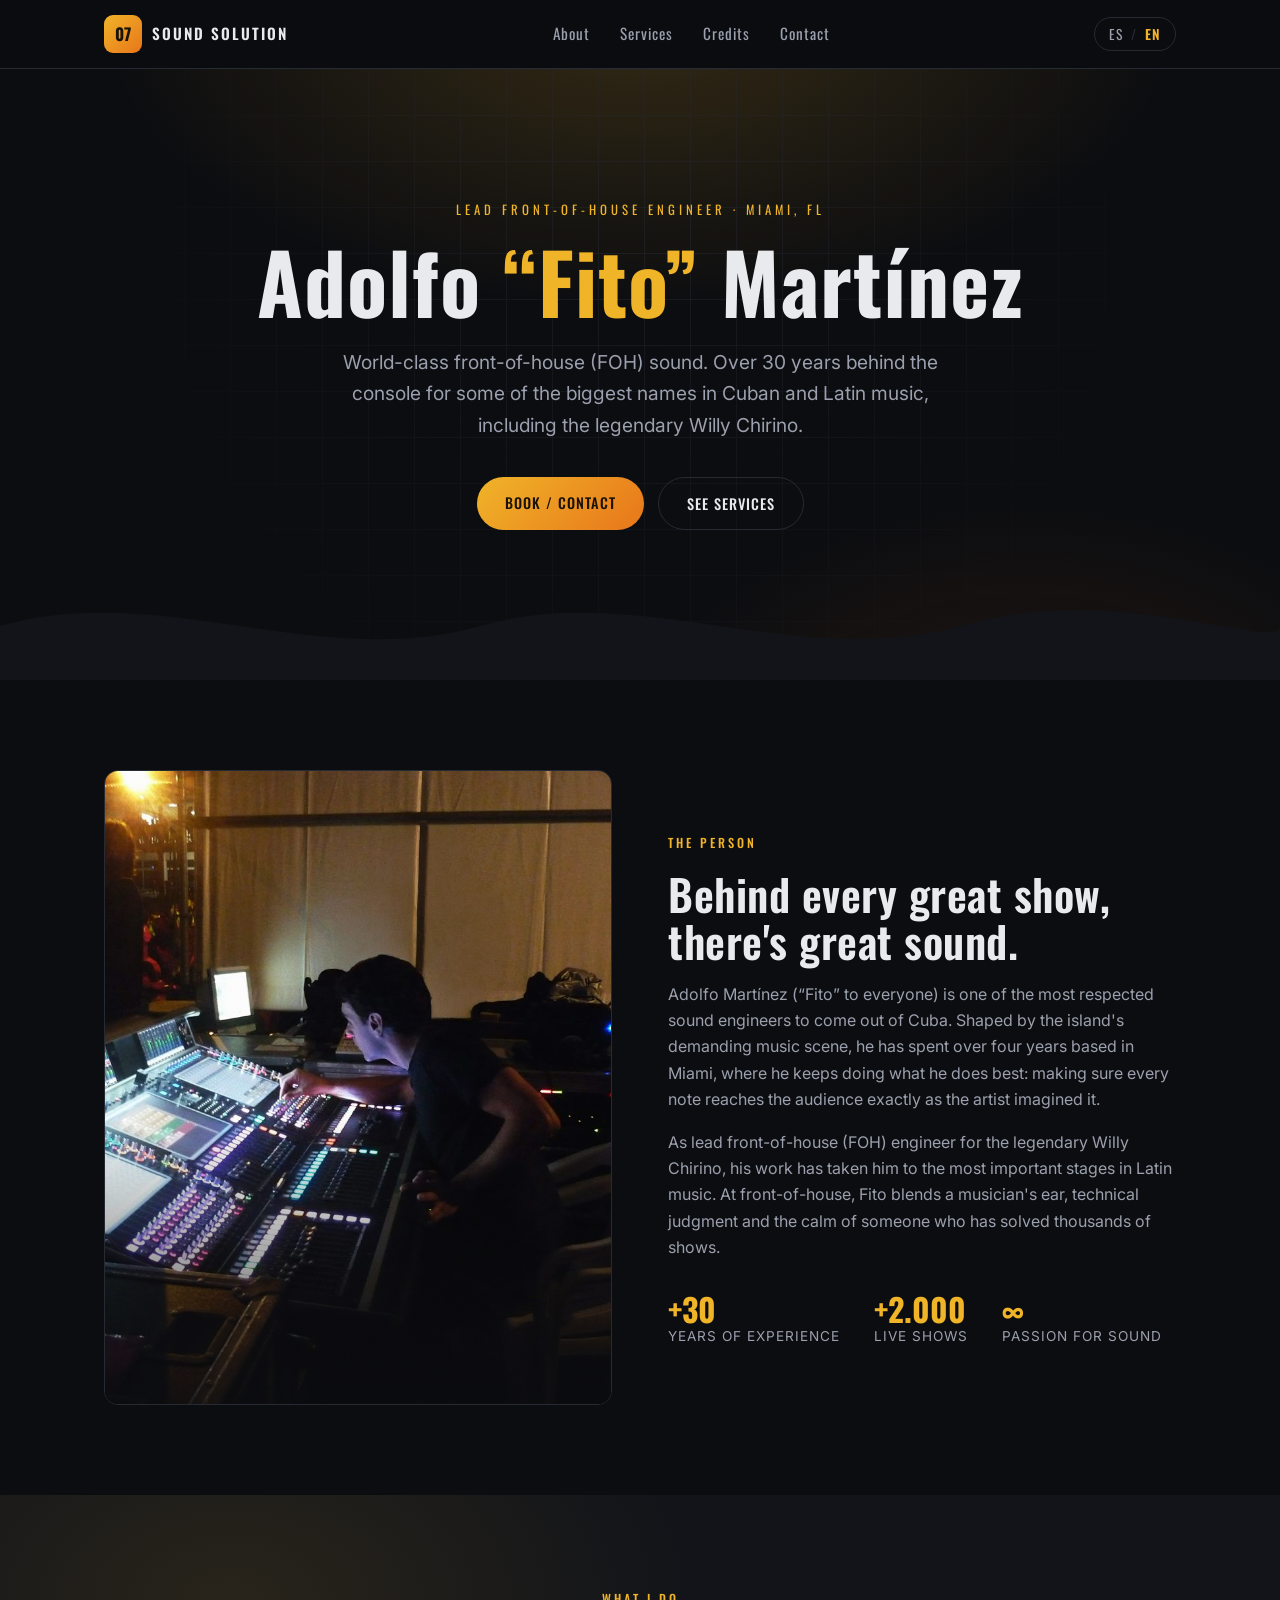
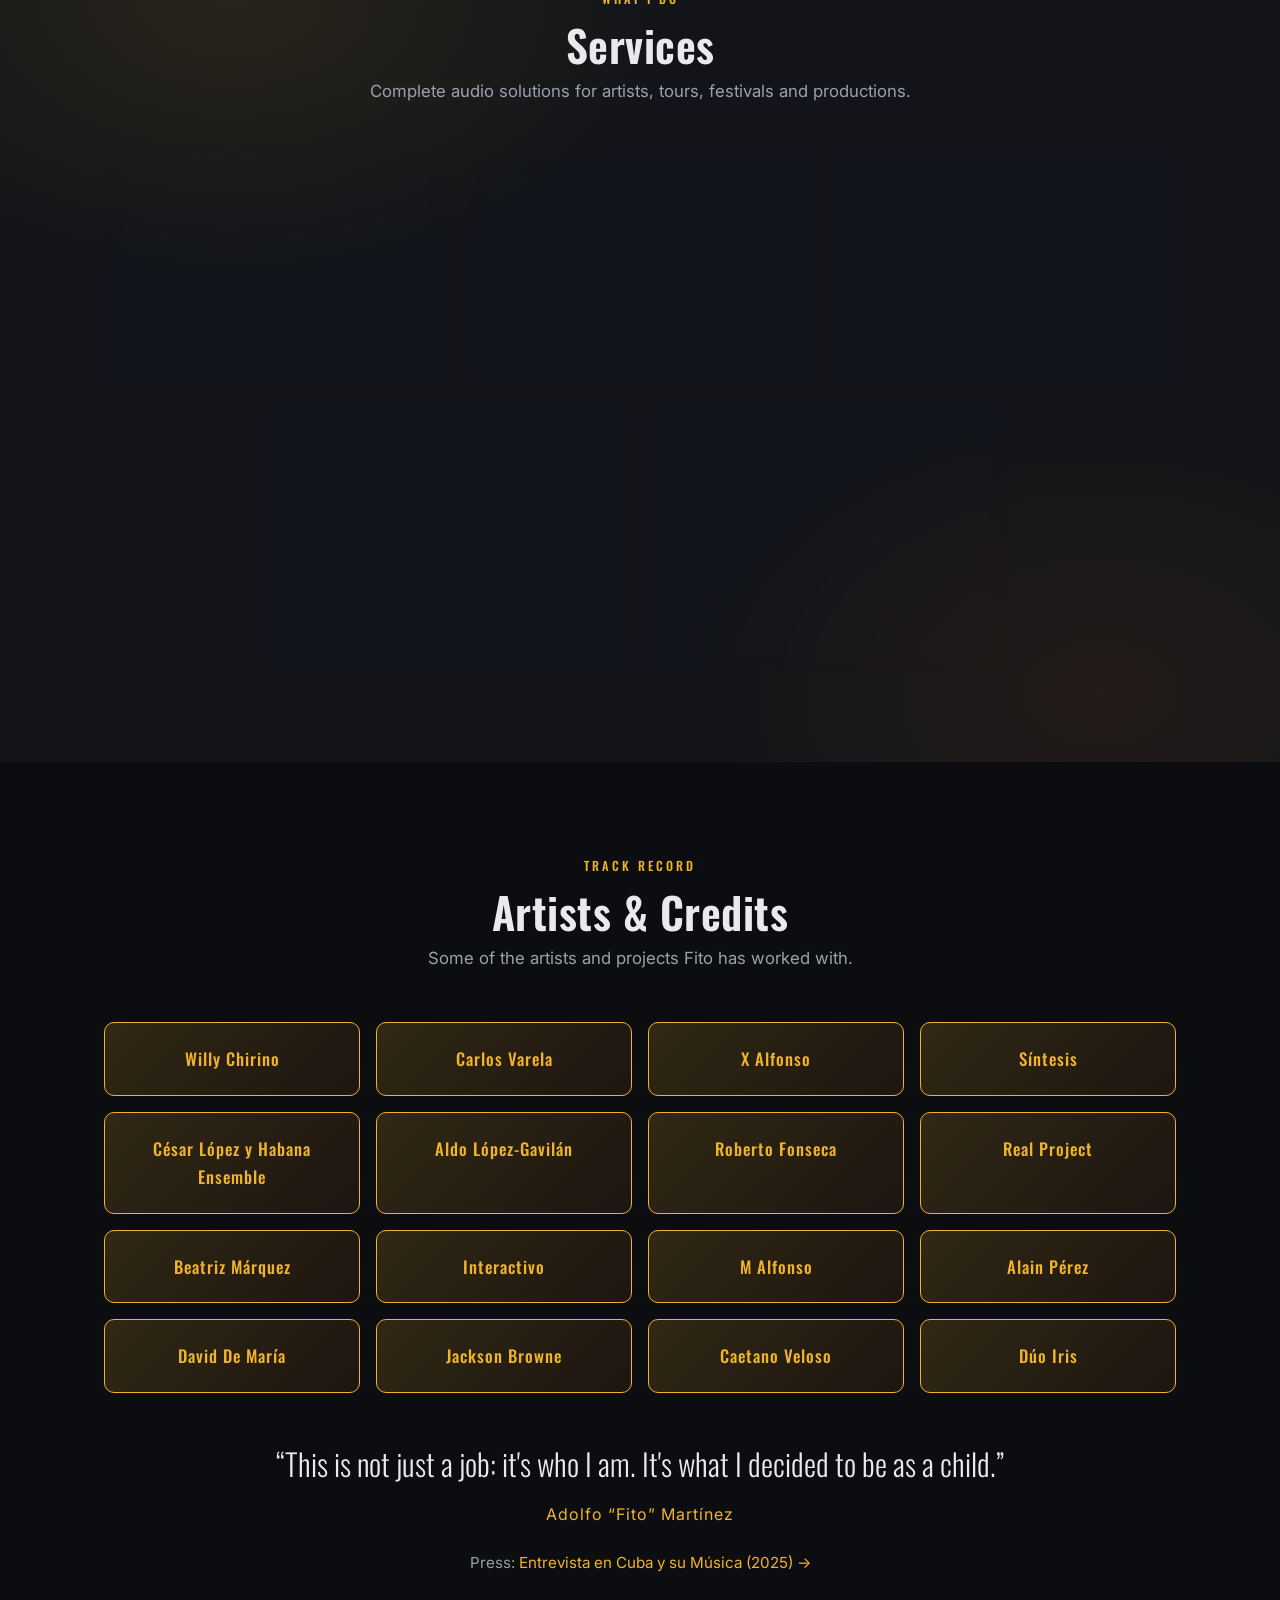
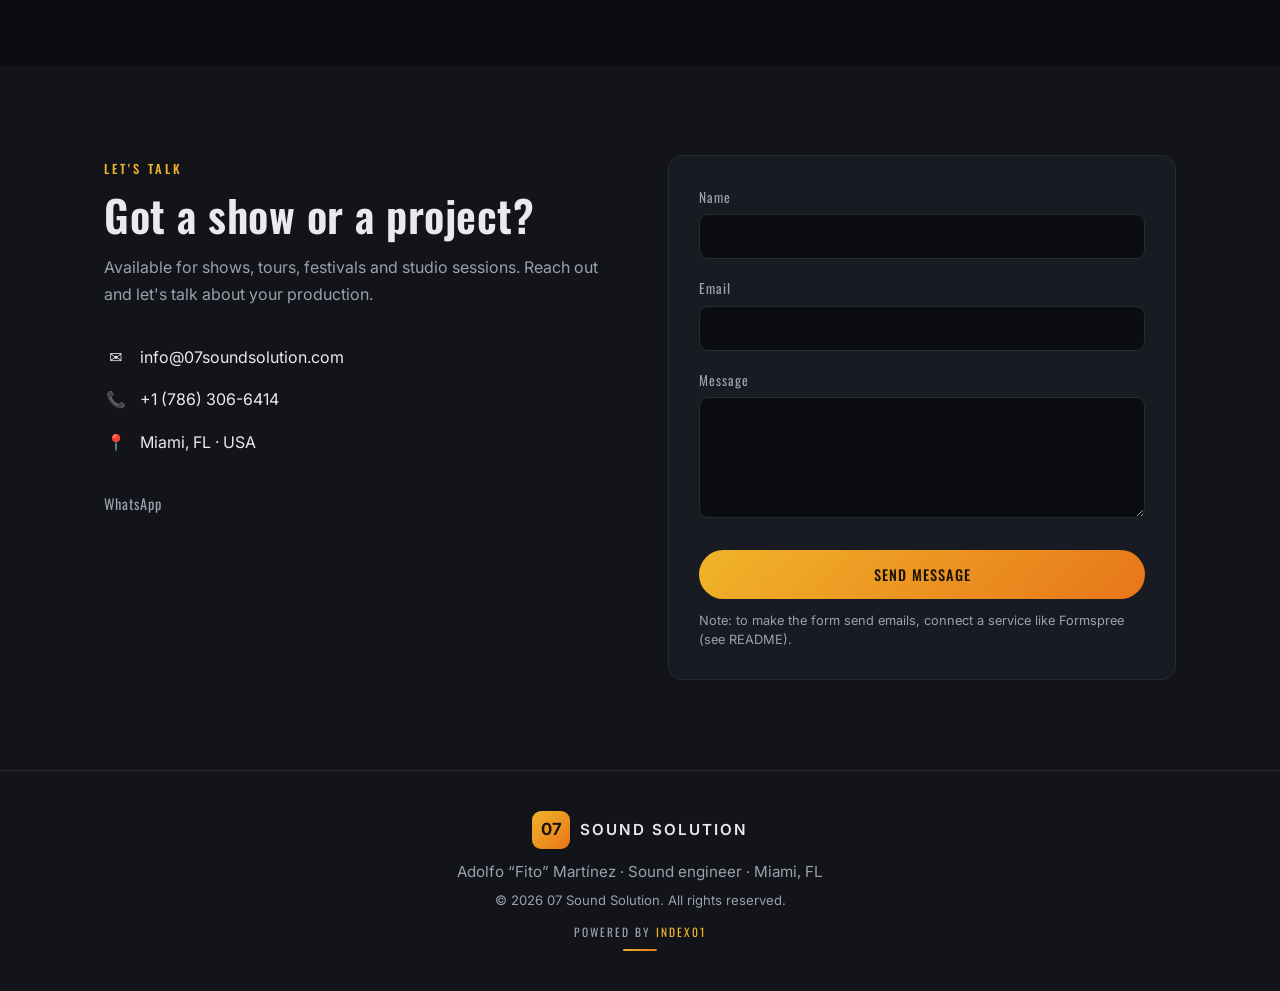
==== index.html @ 11d1c172 "Bio: usa foto real de Fito en la consola (FOH) como portada de la seccion (optimizada 1280px/142KB) " ====
<!DOCTYPE html>
<html lang="es">
<head>
<meta charset="UTF-8" />
<meta name="viewport" content="width=device-width, initial-scale=1.0" />
<title>07 Sound Solution - Adolfo "Fito" Martínez | Ingeniero de Sonido</title>
<meta name="description" content="07 Sound Solution - Adolfo 'Fito' Martínez, ingeniero de sonido de sala (FOH) con base en Miami. Ingeniero principal de Willy Chirino. Sonido en vivo de nivel internacional. / Lead front-of-house engineer based in Miami." />
<meta name="author" content="Adolfo Martínez (Fito)" />

<meta property="og:type" content="website" />
<meta property="og:title" content="07 Sound Solution - Adolfo 'Fito' Martínez" />
<meta property="og:description" content="Ingeniero de sonido de sala (FOH) con base en Miami. Lead front-of-house engineer based in Miami." />
<meta property="og:url" content="https://07soundsolution.com" />
<meta property="og:image" content="assets/img/og-image.jpg" />

<link rel="preconnect" href="https://fonts.googleapis.com" />
<link rel="preconnect" href="https://fonts.gstatic.com" crossorigin />
<link rel="preload" as="style" href="https://fonts.googleapis.com/css2?family=Oswald:wght@300;400;500;600;700&family=Inter:wght@400&display=swap" />
<link rel="stylesheet" href="https://fonts.googleapis.com/css2?family=Oswald:wght@300;400;500;600;700&family=Inter:wght@400&display=swap" media="print" onload="this.media='all'" />
<noscript><link rel="stylesheet" href="https://fonts.googleapis.com/css2?family=Oswald:wght@300;400;500;600;700&family=Inter:wght@400&display=swap" /></noscript>
<link rel="stylesheet" href="styles.css" />
<link rel="icon" type="image/svg+xml" href="assets/img/favicon.svg" />

<!-- ===== SEO / discoverability ===== -->
<link rel="canonical" href="https://07soundsolution.com/" />
<meta name="robots" content="index, follow, max-image-preview:large, max-snippet:-1, max-video-preview:-1" />
<meta name="keywords" content="ingeniero de sonido Miami, sound engineer Miami, ingeniero de sonido en vivo, FOH engineer Miami, front of house engineer, sonido de sala, mezcla y mastering Miami, ingeniero de sonido Willy Chirino, ingeniero de sonido cubano, live sound engineer Miami, audio engineer for hire, Adolfo Martinez Fito, 07 Sound Solution" />
<meta name="theme-color" content="#0c0d10" />
<meta name="geo.region" content="US-FL" />
<meta name="geo.placename" content="Miami" />
<meta name="geo.position" content="25.7617;-80.1918" />
<meta name="ICBM" content="25.7617, -80.1918" />
<meta property="og:site_name" content="07 Sound Solution" />
<meta property="og:locale" content="es_ES" />
<meta property="og:locale:alternate" content="en_US" />
<meta name="twitter:card" content="summary_large_image" />
<meta name="twitter:title" content="07 Sound Solution - Adolfo 'Fito' Martinez | Ingeniero de sonido (FOH) Miami" />
<meta name="twitter:description" content="Ingeniero de sonido de sala (FOH) con base en Miami. Ingeniero principal de Willy Chirino. +30 anios, +2000 shows. Mezcla y mastering profesional." />
<meta name="twitter:image" content="https://07soundsolution.com/assets/img/og-image.jpg" />
<link rel="alternate" type="text/plain" href="https://07soundsolution.com/llms.txt" title="llms.txt" />
<link rel="author" href="/humans.txt" />

<script type="application/ld+json">
{
  "@context": "https://schema.org",
  "@graph": [
    {
      "@type": ["ProfessionalService", "LocalBusiness"],
      "@id": "https://07soundsolution.com/#business",
      "name": "07 Sound Solution",
      "alternateName": "07 Sound Solution - Adolfo Fito Martinez",
      "url": "https://07soundsolution.com/",
      "image": "https://07soundsolution.com/assets/img/og-image.jpg",
      "logo": "https://07soundsolution.com/assets/img/favicon.svg",
      "telephone": "+1-786-306-6414",
      "email": "info@07soundsolution.com",
      "priceRange": "$$",
      "description": "Servicios profesionales de ingenieria de sonido en vivo (FOH / sonido de sala), mezcla y mastering en Miami. Ingeniero principal del emblematico Willy Chirino, con mas de 30 anios de experiencia y mas de 2000 shows.",
      "founder": { "@id": "https://07soundsolution.com/#fito" },
      "employee": { "@id": "https://07soundsolution.com/#fito" },
      "knowsLanguage": ["es", "en"],
      "areaServed": [
        { "@type": "City", "name": "Miami" },
        { "@type": "State", "name": "Florida" },
        { "@type": "Country", "name": "United States" }
      ],
      "address": {
        "@type": "PostalAddress",
        "addressLocality": "Miami",
        "addressRegion": "FL",
        "addressCountry": "US"
      },
      "geo": { "@type": "GeoCoordinates", "latitude": 25.7617, "longitude": -80.1918 },
      "sameAs": ["https://wa.me/17863066414"],
      "hasOfferCatalog": {
        "@type": "OfferCatalog",
        "name": "Servicios de sonido",
        "itemListElement": [
          { "@type": "Offer", "itemOffered": { "@type": "Service", "name": "Mezcla de sala (FOH)", "description": "Mezcla de sonido en vivo para conciertos y eventos." } },
          { "@type": "Offer", "itemOffered": { "@type": "Service", "name": "Grabacion y produccion", "description": "Captura, edicion y produccion de audio en estudio o en vivo." } },
          { "@type": "Offer", "itemOffered": { "@type": "Service", "name": "Diseno de sistema / PA", "description": "Diseno, alineacion y optimizacion de sistemas de PA." } },
          { "@type": "Offer", "itemOffered": { "@type": "Service", "name": "Asesoria tecnica", "description": "Riders tecnicos, seleccion de equipos y soporte de gira." } },
          { "@type": "Offer", "itemOffered": { "@type": "Service", "name": "Mezcla y Mastering", "description": "Mezcla y masterizacion profesional de tus pistas, lista para publicar." } }
        ]
      }
    },
    {
      "@type": "Person",
      "@id": "https://07soundsolution.com/#fito",
      "name": "Adolfo Martinez",
      "alternateName": "Fito",
      "jobTitle": "Ingeniero de sonido de sala (FOH)",
      "nationality": "Cuban",
      "description": "Ingeniero de sonido cubano radicado en Miami. Ingeniero principal de sala (FOH) del emblematico Willy Chirino, con mas de 30 anios de experiencia y mas de 2000 shows en vivo.",
      "worksFor": { "@id": "https://07soundsolution.com/#business" },
      "homeLocation": { "@type": "Place", "name": "Miami, FL, USA" },
      "knowsAbout": ["Sonido en vivo", "Mezcla de sala", "Front of house", "Mezcla", "Mastering", "Diseno de sistemas de PA", "Produccion musical"],
      "knowsLanguage": ["es", "en"],
      "subjectOf": {
        "@type": "NewsArticle",
        "headline": "Entrevista con Adolfo Ernesto Martínez Rodríguez (Fito), ingeniero de sonido",
        "url": "https://cubaysumusica.blogspot.com/2025/11/entrevista-con-adolfo-ernesto-martinez.html",
        "datePublished": "2025-11-22",
        "inLanguage": "es",
        "publisher": { "@type": "Organization", "name": "Cuba y su Música" }
      }
    },
    {
      "@type": "WebSite",
      "@id": "https://07soundsolution.com/#website",
      "url": "https://07soundsolution.com/",
      "name": "07 Sound Solution",
      "inLanguage": ["es", "en"],
      "publisher": { "@id": "https://07soundsolution.com/#business" }
    }
  ]
}
</script>
</head>
<body>

<header class="site-header" id="top">
  <div class="container header-inner">
    <a href="#top" class="brand">
      <span class="brand-mark">07</span>
      <span class="brand-text">SOUND&nbsp;SOLUTION</span>
    </a>
    <nav class="main-nav" aria-label="Main">
      <a href="#about" data-es="Bio" data-en="About">Bio</a>
      <a href="#services" data-es="Servicios" data-en="Services">Servicios</a>
      <a href="#credits" data-es="Créditos" data-en="Credits">Créditos</a>
      <a href="#contact" data-es="Contacto" data-en="Contact">Contacto</a>
    </nav>
    <div class="header-actions">
      <button class="lang-toggle" id="langToggle" aria-label="Cambiar idioma / Switch language">
        <span class="lang-opt active" data-lang="es">ES</span>
        <span class="lang-sep">/</span>
        <span class="lang-opt" data-lang="en">EN</span>
      </button>
      <button class="nav-burger" id="navBurger" aria-label="Menu" aria-expanded="false">
        <span></span><span></span><span></span>
      </button>
    </div>
  </div>
</header>

<section class="hero">
  <div class="hero-bg" aria-hidden="true"></div>
  <div class="hero-wave" aria-hidden="true">
    <svg viewBox="0 0 1200 120" preserveAspectRatio="none">
      <path d="M0,60 C150,10 300,110 450,60 C600,10 750,110 900,60 C1050,10 1200,90 1200,60 L1200,120 L0,120 Z"></path>
    </svg>
  </div>
  <div class="container hero-inner">
    <p class="hero-kicker" data-es="Ingeniero de sonido principal (FOH) · Miami, FL" data-en="Lead front-of-house engineer · Miami, FL">Ingeniero de sonido principal (FOH) · Miami, FL</p>
    <h1 class="hero-title">
      Adolfo <span class="accent">“Fito”</span> Martínez
    </h1>
    <p class="hero-lead"
       data-es="Sonido de sala (FOH) de nivel internacional. Más de 30 años detrás de la consola para algunos de los grandes de la música cubana y latina, incluido el emblemático Willy Chirino."
       data-en="World-class front-of-house (FOH) sound. Over 30 years behind the console for some of the biggest names in Cuban and Latin music, including the legendary Willy Chirino.">
      Sonido de sala (FOH) de nivel internacional. Más de 30 años detrás de la consola para algunos de los grandes de la música cubana y latina, incluido el emblemático Willy Chirino.
    </p>
    <div class="hero-cta">
      <a href="#contact" class="btn btn-primary" data-es="Contratar / Contacto" data-en="Book / Contact">Contratar / Contacto</a>
      <a href="#services" class="btn btn-ghost" data-es="Ver servicios" data-en="See services">Ver servicios</a>
    </div>
  </div>
</section>

<section class="section" id="about">
  <div class="container grid-2">
    <div class="about-photo">
      <div class="photo-frame">
        <img src="assets/img/fito-portrait.jpg" alt="Adolfo &quot;Fito&quot; Martínez en la consola de sala (FOH) durante un show" loading="lazy" />
        <div class="photo-frame-overlay"></div>
      </div>
    </div>
    <div class="about-text">
      <span class="eyebrow" data-es="La persona" data-en="The person">La persona</span>
      <h2 data-es="Detrás de cada gran show, hay un gran sonido." data-en="Behind every great show, there's great sound.">Detrás de cada gran show, hay un gran sonido.</h2>
      <p data-es="Adolfo Martínez (“Fito” para todos) es uno de los ingenieros de sonido más respetados surgidos de Cuba. Formado en la exigente escena musical de la isla, lleva más de 4 años radicado en Miami, donde sigue haciendo lo que mejor sabe: que cada nota llegue al público exactamente como el artista la imaginó."
         data-en="Adolfo Martínez (“Fito” to everyone) is one of the most respected sound engineers to come out of Cuba. Shaped by the island's demanding music scene, he has spent over four years based in Miami, where he keeps doing what he does best: making sure every note reaches the audience exactly as the artist imagined it.">
        Adolfo Martínez (“Fito” para todos) es uno de los ingenieros de sonido más respetados surgidos de Cuba. Formado en la exigente escena musical de la isla, lleva más de 4 años radicado en Miami, donde sigue haciendo lo que mejor sabe: que cada nota llegue al público exactamente como el artista la imaginó.
      </p>
      <p data-es="Como ingeniero principal de sala (FOH) del emblemático Willy Chirino, su trabajo lo ha llevado a los escenarios más importantes de la música latina. En la mezcla de sala, Fito combina oído musical, criterio técnico y la calma de quien ha resuelto miles de shows."
         data-en="As lead front-of-house (FOH) engineer for the legendary Willy Chirino, his work has taken him to the most important stages in Latin music. At front-of-house, Fito blends a musician's ear, technical judgment and the calm of someone who has solved thousands of shows.">
        Como ingeniero principal de sala (FOH) del emblemático Willy Chirino, su trabajo lo ha llevado a los escenarios más importantes de la música latina. En la mezcla de sala, Fito combina oído musical, criterio técnico y la calma de quien ha resuelto miles de shows.
      </p>
      <ul class="stat-row">
        <li><strong>+30</strong><span data-es="años de experiencia" data-en="years of experience">años de experiencia</span></li>
        <li><strong>+2.000</strong><span data-es="shows en vivo" data-en="live shows">shows en vivo</span></li>
        <li><strong>∞</strong><span data-es="pasión por el sonido" data-en="passion for sound">pasión por el sonido</span></li>
      </ul>
    </div>
  </div>
</section>

<section class="section section-alt" id="services">
  <div class="container">
    <div class="section-head">
      <span class="eyebrow" data-es="Qué hago" data-en="What I do">Qué hago</span>
      <h2 data-es="Servicios" data-en="Services">Servicios</h2>
      <p class="section-sub"
         data-es="Soluciones de audio completas para artistas, giras, festivales y producciones."
         data-en="Complete audio solutions for artists, tours, festivals and productions.">
        Soluciones de audio completas para artistas, giras, festivales y producciones.
      </p>
    </div>
    <div class="cards">
      <article class="card">
        <div class="card-icon">🎚️</div>
        <h3 data-es="Mezcla de sala (FOH)" data-en="Front-of-House Mixing">Mezcla de sala (FOH)</h3>
        <p data-es="Mezcla en vivo precisa y musical para que el público reciba el mejor sonido posible, en cualquier recinto."
           data-en="Precise, musical live mixing so the audience gets the best possible sound, in any venue.">
          Mezcla en vivo precisa y musical para que el público reciba el mejor sonido posible, en cualquier recinto.
        </p>
      </article>
      <article class="card">
        <div class="card-icon">🎙️</div>
        <h3 data-es="Grabación y producción" data-en="Recording & Production">Grabación y producción</h3>
        <p data-es="Captura, edición y producción de audio en estudio o en vivo, con criterio para sacar lo mejor de cada toma."
           data-en="Audio capture, editing and production in the studio or live, with the judgment to get the best out of every take.">
          Captura, edición y producción de audio en estudio o en vivo, con criterio para sacar lo mejor de cada toma.
        </p>
      </article>
      <article class="card">
        <div class="card-icon">🔊</div>
        <h3 data-es="Diseño de sistema / PA" data-en="System Design / PA">Diseño de sistema / PA</h3>
        <p data-es="Diseño, alineación y optimización de sistemas de PA para cada espacio y tipo de evento."
           data-en="PA system design, alignment and optimization tailored to each space and type of event.">
          Diseño, alineación y optimización de sistemas de PA para cada espacio y tipo de evento.
        </p>
      </article>
      <article class="card">
        <div class="card-icon">🎛️</div>
        <h3 data-es="Asesoría técnica" data-en="Technical Consulting">Asesoría técnica</h3>
        <p data-es="Riders técnicos, selección de equipos y soporte para giras y producciones de cualquier escala."
           data-en="Technical riders, gear selection and support for tours and productions of any scale.">
          Riders técnicos, selección de equipos y soporte para giras y producciones de cualquier escala.
        </p>
      </article>
      <article class="card">
        <div class="card-icon">💿</div>
        <h3 data-es="Mezcla y Mastering" data-en="Mixing & Mastering">Mezcla y Mastering</h3>
        <p data-es="¿Ya tienes tus pistas grabadas? Envíamelas y te las devuelvo con una mezcla y un máster profesionales, listos para publicar en cualquier plataforma."
           data-en="Already recorded your tracks? Send them over and I'll return a professional mix and master, ready to release on any platform.">
          ¿Ya tienes tus pistas grabadas? Envíamelas y te las devuelvo con una mezcla y un máster profesionales, listos para publicar en cualquier plataforma.
        </p>
        <a href="#contact" class="card-cta" data-es="Enviar mis pistas →" data-en="Send me your tracks →">Enviar mis pistas →</a>
      </article>
    </div>
  </div>
</section>

<section class="section" id="credits">
  <div class="container">
    <div class="section-head">
      <span class="eyebrow" data-es="Trayectoria" data-en="Track record">Trayectoria</span>
      <h2 data-es="Artistas y créditos" data-en="Artists & Credits">Artistas y créditos</h2>
      <p class="section-sub"
         data-es="Algunos de los artistas y proyectos con los que Fito ha trabajado."
         data-en="Some of the artists and projects Fito has worked with.">
        Algunos de los artistas y proyectos con los que Fito ha trabajado.
      </p>
    </div>
    <ul class="credits-grid">
      <li class="credit">Willy Chirino</li>
      <li class="credit">Carlos Varela</li>
      <li class="credit">X Alfonso</li>
      <li class="credit">Síntesis</li>
      <li class="credit">César López y Habana Ensemble</li>
      <li class="credit">Aldo López-Gavilán</li>
      <li class="credit">Roberto Fonseca</li>
      <li class="credit">Real Project</li>
      <li class="credit">Beatriz Márquez</li>
      <li class="credit">Interactivo</li>
      <li class="credit">M Alfonso</li>
      <li class="credit">Alain Pérez</li>
      <li class="credit">David De María</li>
      <li class="credit">Jackson Browne</li>
      <li class="credit">Caetano Veloso</li>
      <li class="credit">Dúo Iris</li>
    </ul>
    <blockquote class="pull-quote">
      <p data-es="“Esto no es solo un trabajo: es lo que soy. Es lo que decidí ser desde niño.”"
         data-en="“This is not just a job: it's who I am. It's what I decided to be as a child.”">
        “Esto no es solo un trabajo: es lo que soy. Es lo que decidí ser desde niño.”
      </p>
      <cite>Adolfo “Fito” Martínez</cite>
    </blockquote>
    <p class="press-ref">
      <span data-es="Prensa:" data-en="Press:">Prensa:</span>
      <a href="https://cubaysumusica.blogspot.com/2025/11/entrevista-con-adolfo-ernesto-martinez.html" target="_blank" rel="noopener">Entrevista en Cuba y su Música (2025) →</a>
    </p>
  </div>
</section>

<section class="section section-alt" id="contact">
  <div class="container grid-2 contact-grid">
    <div class="contact-text">
      <span class="eyebrow" data-es="Hablemos" data-en="Let's talk">Hablemos</span>
      <h2 data-es="¿Tienes un show o proyecto?" data-en="Got a show or a project?">¿Tienes un show o proyecto?</h2>
      <p data-es="Disponible para shows, giras, festivales y sesiones de estudio. Escríbeme y conversamos sobre tu producción."
         data-en="Available for shows, tours, festivals and studio sessions. Reach out and let's talk about your production.">
        Disponible para shows, giras, festivales y sesiones de estudio. Escríbeme y conversamos sobre tu producción.
      </p>
      <ul class="contact-list">
        <li><span class="ci">✉️</span><a href="mailto:info@07soundsolution.com">info@07soundsolution.com</a></li>
        <li><span class="ci">📞</span><a href="tel:+17863066414">+1 (786) 306-6414</a></li>
        <li><span class="ci">📍</span><span>Miami, FL · USA</span></li>
      </ul>
      <div class="socials">
        <a href="https://wa.me/17863066414" target="_blank" rel="noopener" aria-label="WhatsApp">WhatsApp</a>
      </div>
    </div>
    <form class="contact-form" action="https://formspree.io/f/your-form-id" method="POST">
      <div class="field">
        <label for="name" data-es="Nombre" data-en="Name">Nombre</label>
        <input type="text" id="name" name="name" required />
      </div>
      <div class="field">
        <label for="email" data-es="Correo" data-en="Email">Correo</label>
        <input type="email" id="email" name="email" required />
      </div>
      <div class="field">
        <label for="message" data-es="Mensaje" data-en="Message">Mensaje</label>
        <textarea id="message" name="message" rows="5" required></textarea>
      </div>
      <button type="submit" class="btn btn-primary btn-block" data-es="Enviar mensaje" data-en="Send message">Enviar mensaje</button>
      <p class="form-note" data-es="Nota: para que el formulario envíe correos, conecta un servicio como Formspree (ver README)." data-en="Note: to make the form send emails, connect a service like Formspree (see README).">
        Nota: para que el formulario envíe correos, conecta un servicio como Formspree (ver README).
      </p>
    </form>
  </div>
</section>

<footer class="site-footer">
  <div class="container footer-inner">
    <div class="footer-brand">
      <span class="brand-mark">07</span>
      <span class="brand-text">SOUND SOLUTION</span>
    </div>
    <p class="footer-tag" data-es="Adolfo “Fito” Martínez · Ingeniero de sonido · Miami, FL" data-en="Adolfo “Fito” Martínez · Sound engineer · Miami, FL">
      Adolfo “Fito” Martínez · Ingeniero de sonido · Miami, FL
    </p>
    <p class="footer-copy">© <span id="year"></span> 07 Sound Solution. <span data-es="Todos los derechos reservados." data-en="All rights reserved.">Todos los derechos reservados.</span></p>
    <p class="footer-powered"><span data-es="Desarrollado por" data-en="Powered by">Desarrollado por</span> <a href="https://index01.net" target="_blank" rel="noopener">Index01</a></p>
  </div>
</footer>

<script src="script.js" defer></script>
</body>
</html>
---- styles.css ----
/* ============================================================
   07 SOUND SOLUTION - Adolfo "Fito" Martínez
   Static EPK site. Edit colors in :root below.
   ============================================================ */

:root{
  --bg:        #0c0d10;
  --bg-alt:    #121419;
  --panel:     #181b22;
  --line:      #262a33;
  --text:      #e9eaee;
  --muted:     #9aa0ad;
  --accent:    #f0b429;
  --accent-2:  #e8761a;
  --maxw:      1120px;
  --radius:    14px;
  --ease:      cubic-bezier(.4,.0,.2,1);
}

*{box-sizing:border-box;margin:0;padding:0}
html{scroll-behavior:smooth}
body{
  background:var(--bg);
  color:var(--text);
  font-family:'Inter',system-ui,-apple-system,sans-serif;
  line-height:1.65;
  -webkit-font-smoothing:antialiased;
  overflow-x:hidden;
}
img{display:block;max-width:100%;height:auto}
a{color:inherit;text-decoration:none}

.container{width:100%;max-width:var(--maxw);margin:0 auto;padding:0 24px}

h1,h2,h3{font-family:'Oswald',sans-serif;font-weight:600;line-height:1.1;letter-spacing:.5px}
h2{font-size:clamp(1.8rem,4vw,2.7rem);margin-bottom:.6rem}
.accent{color:var(--accent)}

.eyebrow{
  display:inline-block;font-family:'Oswald',sans-serif;font-weight:500;
  text-transform:uppercase;letter-spacing:3px;font-size:.78rem;
  color:var(--accent);margin-bottom:.7rem;
}

/* Header */
.site-header{
  position:sticky;top:0;z-index:50;
  background:rgba(12,13,16,.82);
  backdrop-filter:blur(10px);
  border-bottom:1px solid var(--line);
}
.header-inner{display:flex;align-items:center;justify-content:space-between;height:68px}
.brand{display:flex;align-items:center;gap:10px;font-family:'Oswald',sans-serif}
.brand-mark{
  background:linear-gradient(135deg,var(--accent),var(--accent-2));
  color:#1a1205;font-weight:700;font-size:1.05rem;
  width:38px;height:38px;display:grid;place-items:center;border-radius:9px;letter-spacing:0;
}
.brand-text{font-weight:600;letter-spacing:2px;font-size:.95rem;color:var(--text)}

.main-nav{display:flex;gap:30px}
.main-nav a{
  font-family:'Oswald',sans-serif;font-weight:400;letter-spacing:1px;
  font-size:.95rem;color:var(--muted);transition:color .2s var(--ease);position:relative;
}
.main-nav a:hover{color:var(--text)}
.main-nav a::after{
  content:"";position:absolute;left:0;bottom:-6px;width:0;height:2px;
  background:var(--accent);transition:width .25s var(--ease);
}
.main-nav a:hover::after{width:100%}

.header-actions{display:flex;align-items:center;gap:16px}
.lang-toggle{
  background:transparent;border:1px solid var(--line);border-radius:30px;
  color:var(--muted);font-family:'Oswald',sans-serif;font-size:.85rem;letter-spacing:1px;
  padding:6px 14px;cursor:pointer;transition:border-color .2s;
}
.lang-toggle:hover{border-color:var(--accent)}
.lang-opt{transition:color .2s}
.lang-opt.active{color:var(--accent);font-weight:600}
.lang-sep{margin:0 4px;color:var(--line)}

.nav-burger{display:none;flex-direction:column;gap:5px;background:none;border:0;cursor:pointer;padding:6px}
.nav-burger span{width:24px;height:2px;background:var(--text);transition:.3s var(--ease)}

/* Hero */
.hero{position:relative;overflow:hidden;padding:130px 0 150px;text-align:center}
.hero-bg{
  position:absolute;inset:0;z-index:0;
  background:
    radial-gradient(900px 500px at 50% -10%, rgba(240,180,41,.18), transparent 60%),
    radial-gradient(700px 500px at 80% 120%, rgba(232,118,26,.12), transparent 60%),
    var(--bg);
}
.hero-bg::before{
  content:"";position:absolute;inset:0;opacity:.5;
  background-image:linear-gradient(var(--line) 1px,transparent 1px),
                   linear-gradient(90deg,var(--line) 1px,transparent 1px);
  background-size:46px 46px;
  -webkit-mask-image:radial-gradient(circle at 50% 30%, #000 0%, transparent 70%);
          mask-image:radial-gradient(circle at 50% 30%, #000 0%, transparent 70%);
}
.hero-inner{position:relative;z-index:2;max-width:820px}
.hero-kicker{font-family:'Oswald',sans-serif;text-transform:uppercase;letter-spacing:4px;
  font-size:.8rem;color:var(--accent);margin-bottom:1.2rem}
.hero-title{font-size:clamp(2.6rem,8vw,5.2rem);font-weight:700;letter-spacing:1px;line-height:1}
.hero-lead{color:var(--muted);font-size:clamp(1rem,2.2vw,1.2rem);max-width:640px;margin:1.5rem auto 0}
.hero-cta{display:flex;gap:14px;justify-content:center;flex-wrap:wrap;margin-top:2.2rem}

.hero-wave{position:absolute;left:0;right:0;bottom:-1px;z-index:1;line-height:0}
.hero-wave svg{width:100%;height:110px}
.hero-wave path{fill:var(--bg-alt)}

/* Buttons */
.btn{
  display:inline-block;font-family:'Oswald',sans-serif;font-weight:500;letter-spacing:1px;
  text-transform:uppercase;font-size:.9rem;padding:14px 28px;border-radius:30px;
  cursor:pointer;transition:transform .15s var(--ease),box-shadow .2s,background .2s;border:0;
}
.btn-primary{background:linear-gradient(135deg,var(--accent),var(--accent-2));color:#1a1205}
.btn-primary:hover{transform:translateY(-2px);box-shadow:0 10px 26px rgba(240,180,41,.28)}
.btn-ghost{background:transparent;border:1px solid var(--line);color:var(--text)}
.btn-ghost:hover{border-color:var(--accent);color:var(--accent)}
.btn-block{width:100%;margin-top:6px}

/* Sections */
.section{padding:90px 0}
.section-alt{background:var(--bg-alt)}
.section-head{max-width:720px;margin:0 auto 50px;text-align:center}
.section-sub{color:var(--muted);font-size:1.05rem}
.grid-2{display:grid;grid-template-columns:1fr 1fr;gap:56px;align-items:center}

/* About */
.photo-frame{position:relative;border-radius:var(--radius);overflow:hidden;aspect-ratio:4/5;border:1px solid var(--line)}
.photo-frame img{width:100%;height:100%;object-fit:cover;object-position:72% center}
.photo-frame-overlay{position:absolute;inset:0;background:linear-gradient(180deg,transparent 55%,rgba(12,13,16,.75))}
.about-text h2{margin-top:.3rem}
.about-text p{color:var(--muted);margin-top:1rem}
.stat-row{list-style:none;display:flex;gap:34px;margin-top:2rem;flex-wrap:wrap}
.stat-row li{display:flex;flex-direction:column}
.stat-row strong{font-family:'Oswald',sans-serif;font-size:2rem;color:var(--accent);line-height:1}
.stat-row span{color:var(--muted);font-size:.85rem;text-transform:uppercase;letter-spacing:1px}

/* Cards / Services */
.cards{display:flex;flex-wrap:wrap;justify-content:center;gap:22px}
.card{
  flex:1 1 320px;max-width:358px;position:relative;
  background:linear-gradient(160deg,rgba(240,180,41,.12),rgba(232,118,26,.045));
  -webkit-backdrop-filter:blur(9px) saturate(135%);
  backdrop-filter:blur(9px) saturate(135%);
  border:1px solid rgba(240,180,41,.5);border-radius:var(--radius);
  padding:30px 26px;
  box-shadow:0 1px 0 rgba(255,255,255,.12) inset,
             0 20px 44px -24px rgba(0,0,0,.65),
             0 0 34px -22px rgba(240,180,41,.40);
  transition:transform .45s var(--ease),box-shadow .45s var(--ease),border-color .45s;
}
.card:hover{
  transform:translateY(-6px);
  border-color:rgba(240,180,41,.85);
  box-shadow:0 1px 0 rgba(255,255,255,.16) inset,
             0 30px 56px -24px rgba(0,0,0,.72),
             0 0 46px -18px rgba(240,180,41,.60);
}
.card-icon{font-size:1.8rem;margin-bottom:.7rem}
.card h3{font-size:1.25rem;margin-bottom:.5rem}
.card p{color:var(--muted);font-size:.96rem}
.card-cta{
  display:inline-block;margin-top:14px;font-family:'Oswald',sans-serif;font-weight:500;
  letter-spacing:1px;color:var(--accent);font-size:.95rem;transition:opacity .2s;
}
.card-cta:hover{opacity:.8}

/* Services — ambient depth (gives the glass something to refract) + one-time staggered entrance */
#services{position:relative;overflow:hidden}
#services::before{
  content:"";position:absolute;inset:0;z-index:0;pointer-events:none;
  background:
    radial-gradient(60% 55% at 18% 12%, rgba(240,180,41,.10), transparent 60%),
    radial-gradient(55% 55% at 86% 92%, rgba(232,118,26,.08), transparent 62%);
}
#services .container{position:relative;z-index:1}
/* keep the section itself static — the cards carry the motion */
#services[data-reveal]{opacity:1;transform:none}
#services[data-reveal] .card{opacity:0}
#services[data-reveal].in .card{opacity:1;animation:cardEnter .7s var(--ease) backwards}
#services[data-reveal].in .card:nth-child(2){animation-delay:.09s}
#services[data-reveal].in .card:nth-child(3){animation-delay:.18s}
#services[data-reveal].in .card:nth-child(4){animation-delay:.27s}
#services[data-reveal].in .card:nth-child(5){animation-delay:.36s}
@keyframes cardEnter{
  0%{opacity:0;transform:translateY(30px) scale(.985)}
  60%{opacity:1;transform:translateY(-5px) scale(1.004)}
  100%{opacity:1;transform:none}
}
@media (prefers-reduced-motion: reduce){
  #services[data-reveal] .card{opacity:1}
  #services[data-reveal].in .card{animation:none}
}

/* Credits */
.credits-grid{list-style:none;display:grid;grid-template-columns:repeat(4,1fr);gap:16px;margin-bottom:50px}
.credit{
  background:linear-gradient(135deg,rgba(240,180,41,.16),rgba(232,118,26,.08));
  border:1px solid var(--accent);border-radius:10px;
  padding:22px 16px;text-align:center;font-family:'Oswald',sans-serif;font-weight:500;
  letter-spacing:1px;color:var(--accent);font-size:1.05rem;transition:.2s var(--ease);
}
.credit:hover{transform:translateY(-3px);box-shadow:0 8px 20px rgba(240,180,41,.18)}
.pull-quote{max-width:760px;margin:0 auto;text-align:center;padding:0 10px}
.pull-quote p{font-family:'Oswald',sans-serif;font-weight:300;font-size:clamp(1.3rem,3vw,1.9rem);color:var(--text);line-height:1.4}
.pull-quote cite{display:block;margin-top:1rem;color:var(--accent);font-style:normal;letter-spacing:1px}
.press-ref{text-align:center;margin-top:22px;color:var(--muted);font-size:.95rem}
.press-ref a{color:var(--accent);transition:opacity .2s}
.press-ref a:hover{opacity:.78}

/* Contact */
.contact-grid{align-items:start}
.contact-text p{color:var(--muted);margin-top:1rem}
.contact-list{list-style:none;margin:1.8rem 0}
.contact-list li{display:flex;align-items:center;gap:12px;padding:8px 0;color:var(--text)}
.contact-list .ci{width:24px;text-align:center}
.contact-list a:hover{color:var(--accent)}
.socials{display:flex;gap:18px;flex-wrap:wrap;margin-top:1rem}
.socials a{font-family:'Oswald',sans-serif;letter-spacing:1px;color:var(--muted);font-size:.9rem;transition:color .2s}
.socials a:hover{color:var(--accent)}

.contact-form{background:var(--panel);border:1px solid var(--line);border-radius:var(--radius);padding:30px}
.field{margin-bottom:18px}
.field label{display:block;font-family:'Oswald',sans-serif;letter-spacing:1px;font-size:.85rem;color:var(--muted);margin-bottom:6px}
.field input,.field textarea{
  width:100%;background:var(--bg);border:1px solid var(--line);border-radius:9px;
  padding:12px 14px;color:var(--text);font-family:inherit;font-size:.96rem;transition:border-color .2s;
}
.field input:focus,.field textarea:focus{outline:none;border-color:var(--accent)}
.form-note{color:var(--muted);font-size:.8rem;margin-top:12px;line-height:1.5}

/* Footer */
.site-footer{border-top:1px solid var(--line);background:var(--bg-alt);padding:40px 0}
.footer-inner{text-align:center}
.footer-brand{display:inline-flex;align-items:center;gap:10px;margin-bottom:10px}
.footer-tag{color:var(--muted);font-size:.95rem}
.footer-copy{color:var(--muted);font-size:.82rem;margin-top:6px}
.footer-powered{margin-top:10px;font-family:'Oswald',sans-serif;letter-spacing:2px;text-transform:uppercase;font-size:.72rem;color:var(--muted)}
.footer-powered a{color:var(--accent);transition:opacity .2s}
.footer-powered a:hover{opacity:.75}
.footer-powered::after{content:"";display:block;width:34px;height:2px;margin:8px auto 0;background:linear-gradient(90deg,var(--accent),var(--accent-2));border-radius:2px}

/* Reveal animation */
[data-reveal]{opacity:0;transform:translateY(24px);transition:opacity .6s var(--ease),transform .6s var(--ease)}
[data-reveal].in{opacity:1;transform:none}

/* Responsive */
@media(max-width:880px){
  .credits-grid{grid-template-columns:repeat(2,1fr)}
  .grid-2{grid-template-columns:1fr;gap:36px}
  .about-photo{max-width:380px;margin:0 auto}
}
@media(max-width:640px){
  .main-nav{
    position:fixed;inset:68px 0 auto 0;flex-direction:column;gap:0;
    background:var(--bg-alt);border-bottom:1px solid var(--line);
    transform:translateY(-120%);transition:transform .3s var(--ease);padding:10px 0;
  }
  .main-nav.open{transform:translateY(0)}
  .main-nav a{padding:14px 24px;font-size:1.05rem}
  .nav-burger{display:flex}
  .credits-grid{grid-template-columns:1fr}
  .card{max-width:none}
  .section{padding:64px 0}
  .hero{padding:90px 0 110px}
}
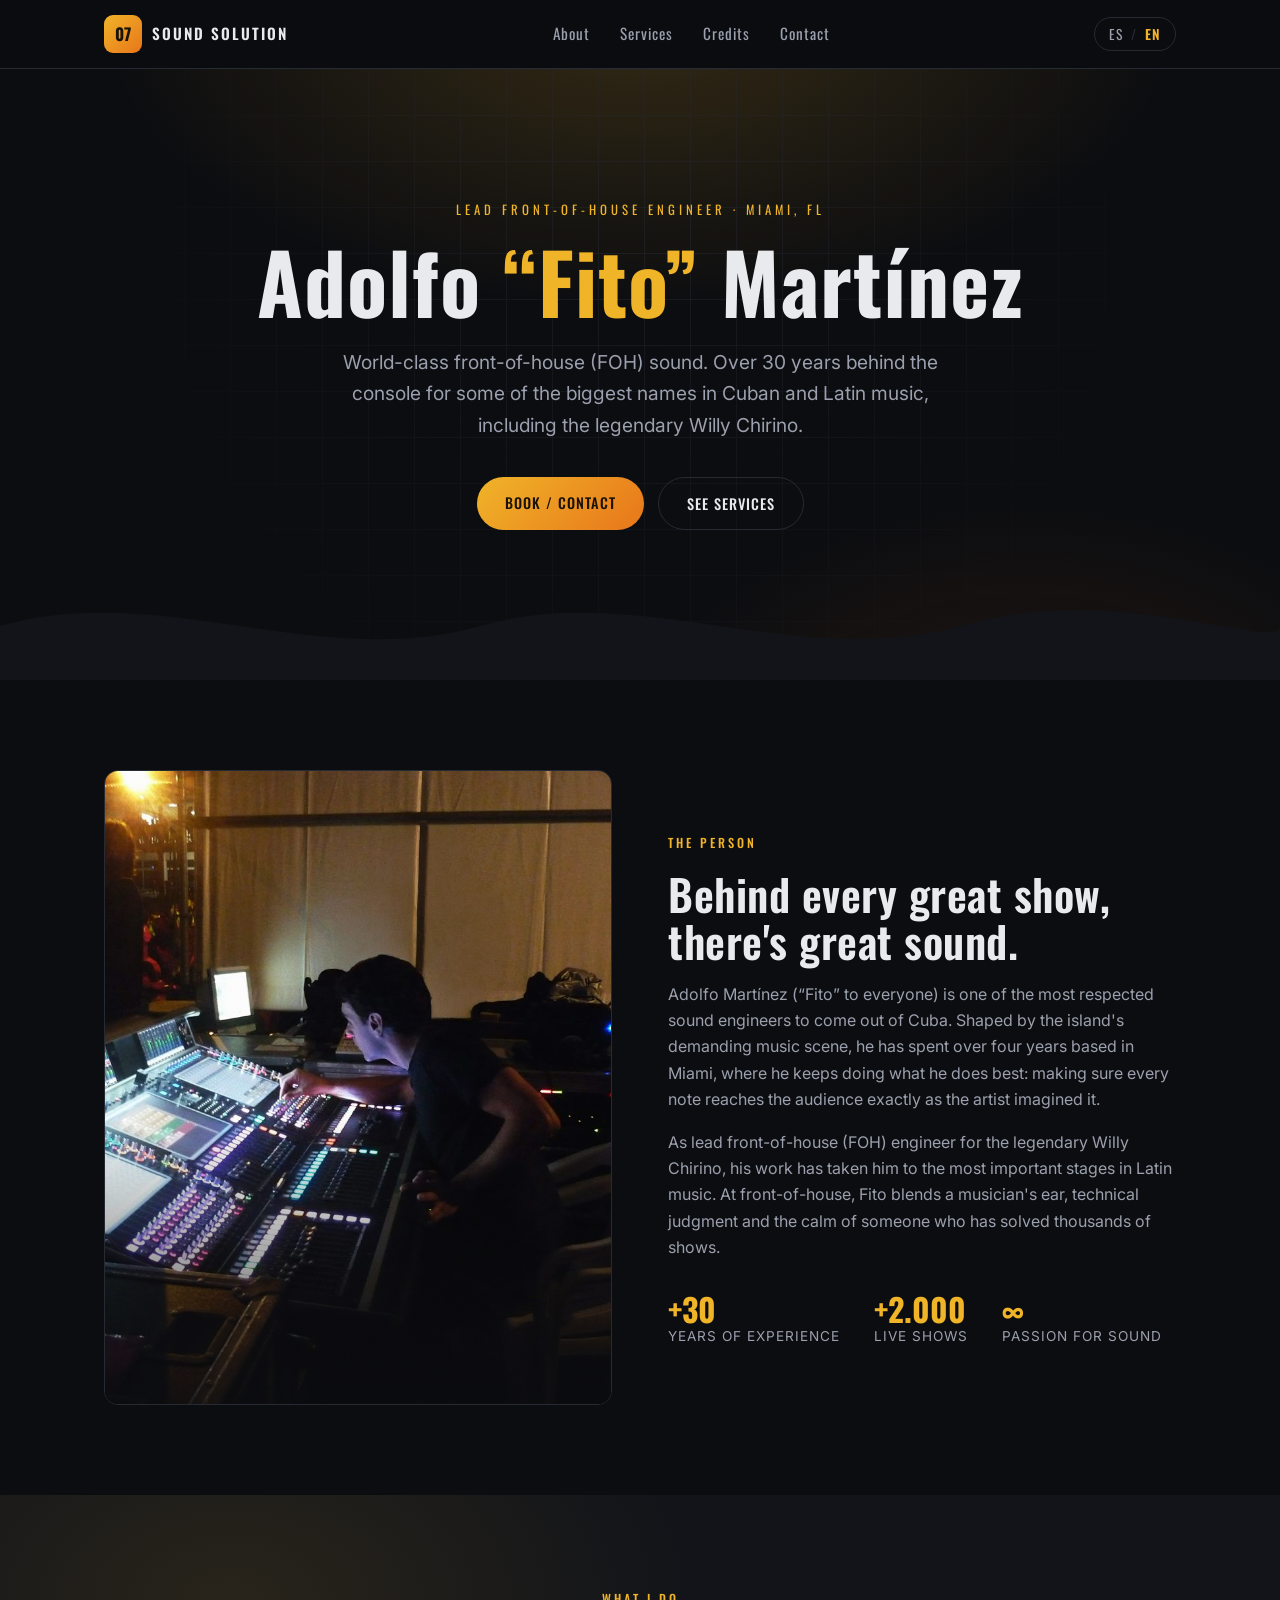
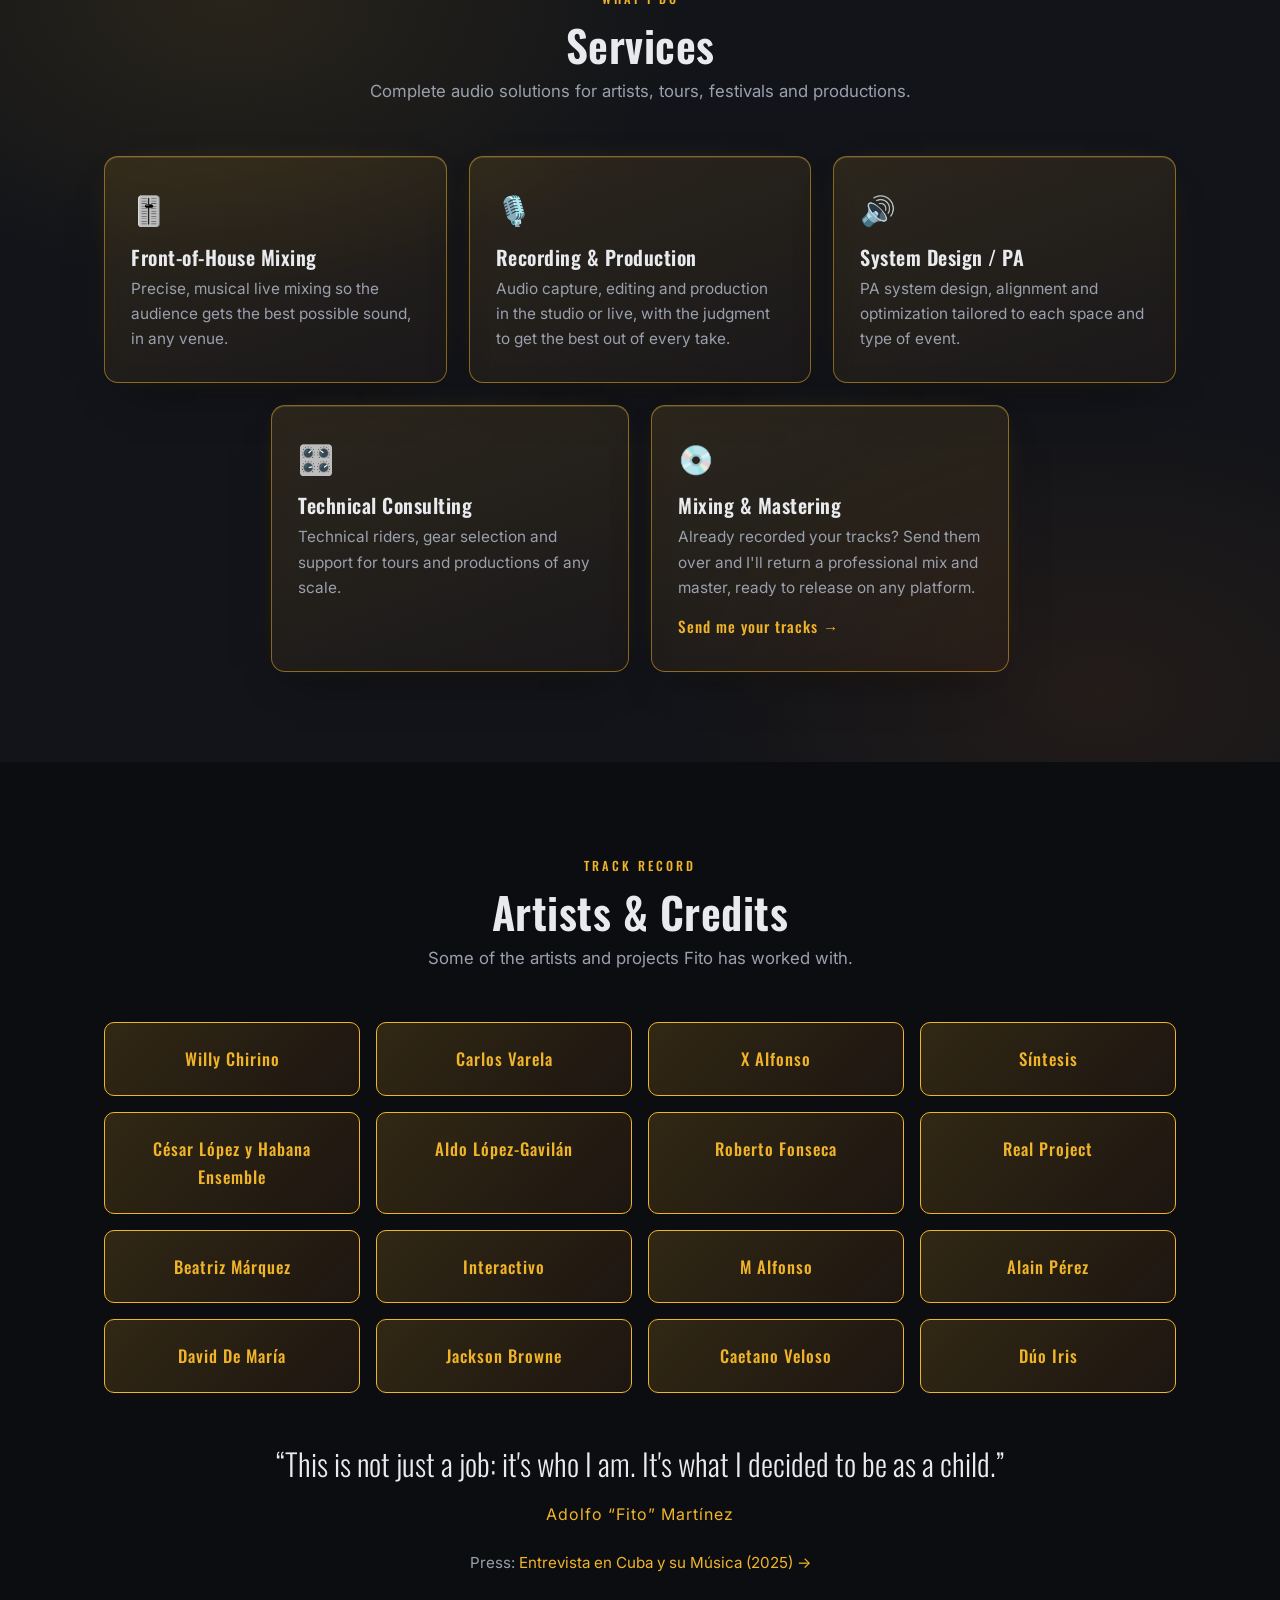
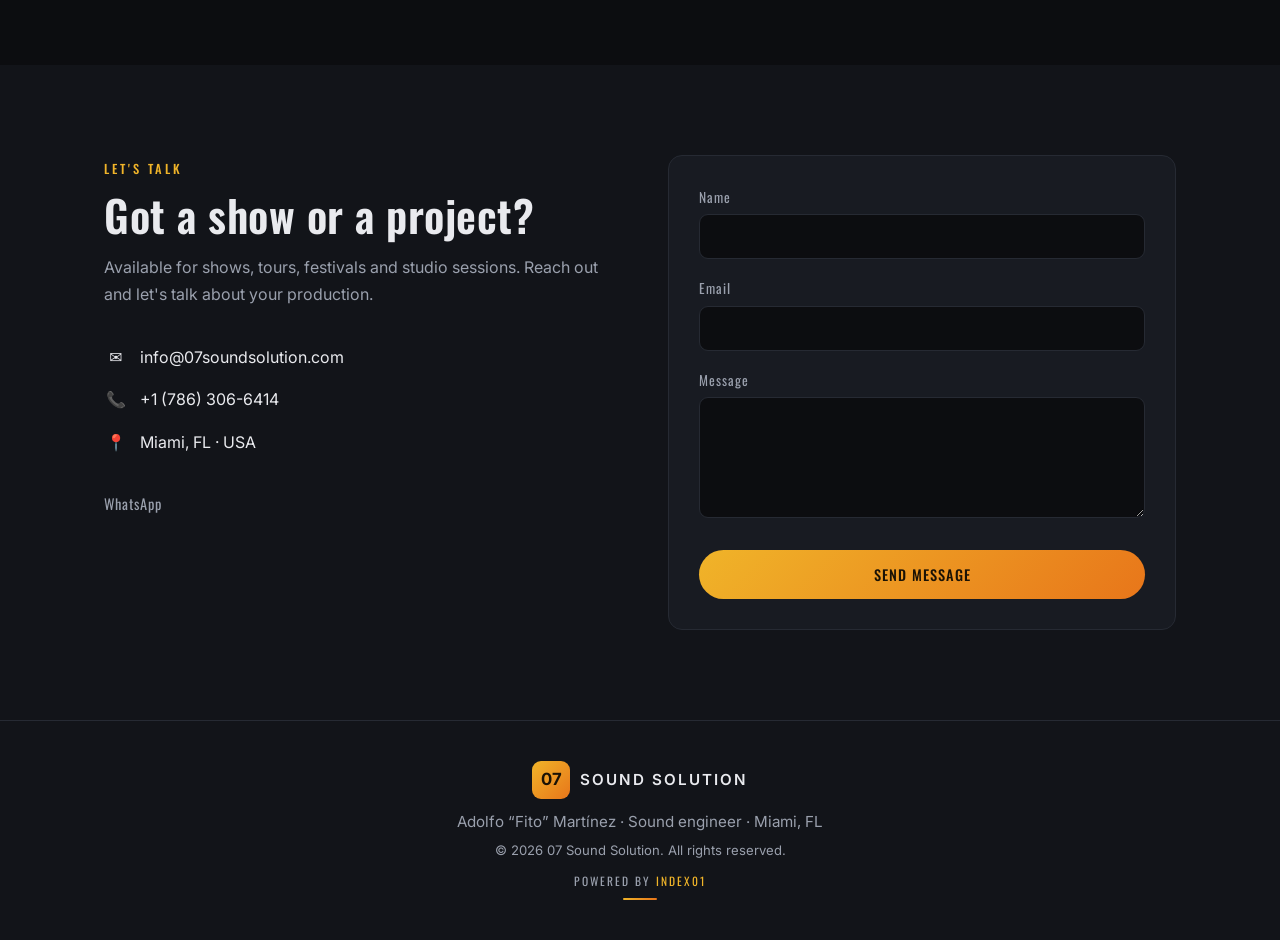
==== commit b26507b2: "Update index.html" ====
--- a/index.html
+++ b/index.html
@@ -314,7 +314,14 @@
         <a href="https://wa.me/17863066414" target="_blank" rel="noopener" aria-label="WhatsApp">WhatsApp</a>
       </div>
     </div>
-    <form class="contact-form" action="https://formspree.io/f/your-form-id" method="POST">
+    <form class="contact-form" action="https://formsubmit.co/info@07soundsolution.com" method="POST">
+      <!-- Config FormSubmit -->
+      <input type="hidden" name="_subject" value="Nuevo contacto desde 07soundsolution.com" />
+      <input type="hidden" name="_template" value="table" />
+      <input type="hidden" name="_captcha" value="false" />
+      <input type="hidden" name="_next" value="https://07soundsolution.com/gracias.html" />
+      <input type="text" name="_honey" style="display:none" tabindex="-1" autocomplete="off" aria-hidden="true" />
+
       <div class="field">
         <label for="name" data-es="Nombre" data-en="Name">Nombre</label>
         <input type="text" id="name" name="name" required />
@@ -328,9 +335,6 @@
         <textarea id="message" name="message" rows="5" required></textarea>
       </div>
       <button type="submit" class="btn btn-primary btn-block" data-es="Enviar mensaje" data-en="Send message">Enviar mensaje</button>
-      <p class="form-note" data-es="Nota: para que el formulario envíe correos, conecta un servicio como Formspree (ver README)." data-en="Note: to make the form send emails, connect a service like Formspree (see README).">
-        Nota: para que el formulario envíe correos, conecta un servicio como Formspree (ver README).
-      </p>
     </form>
   </div>
 </section>
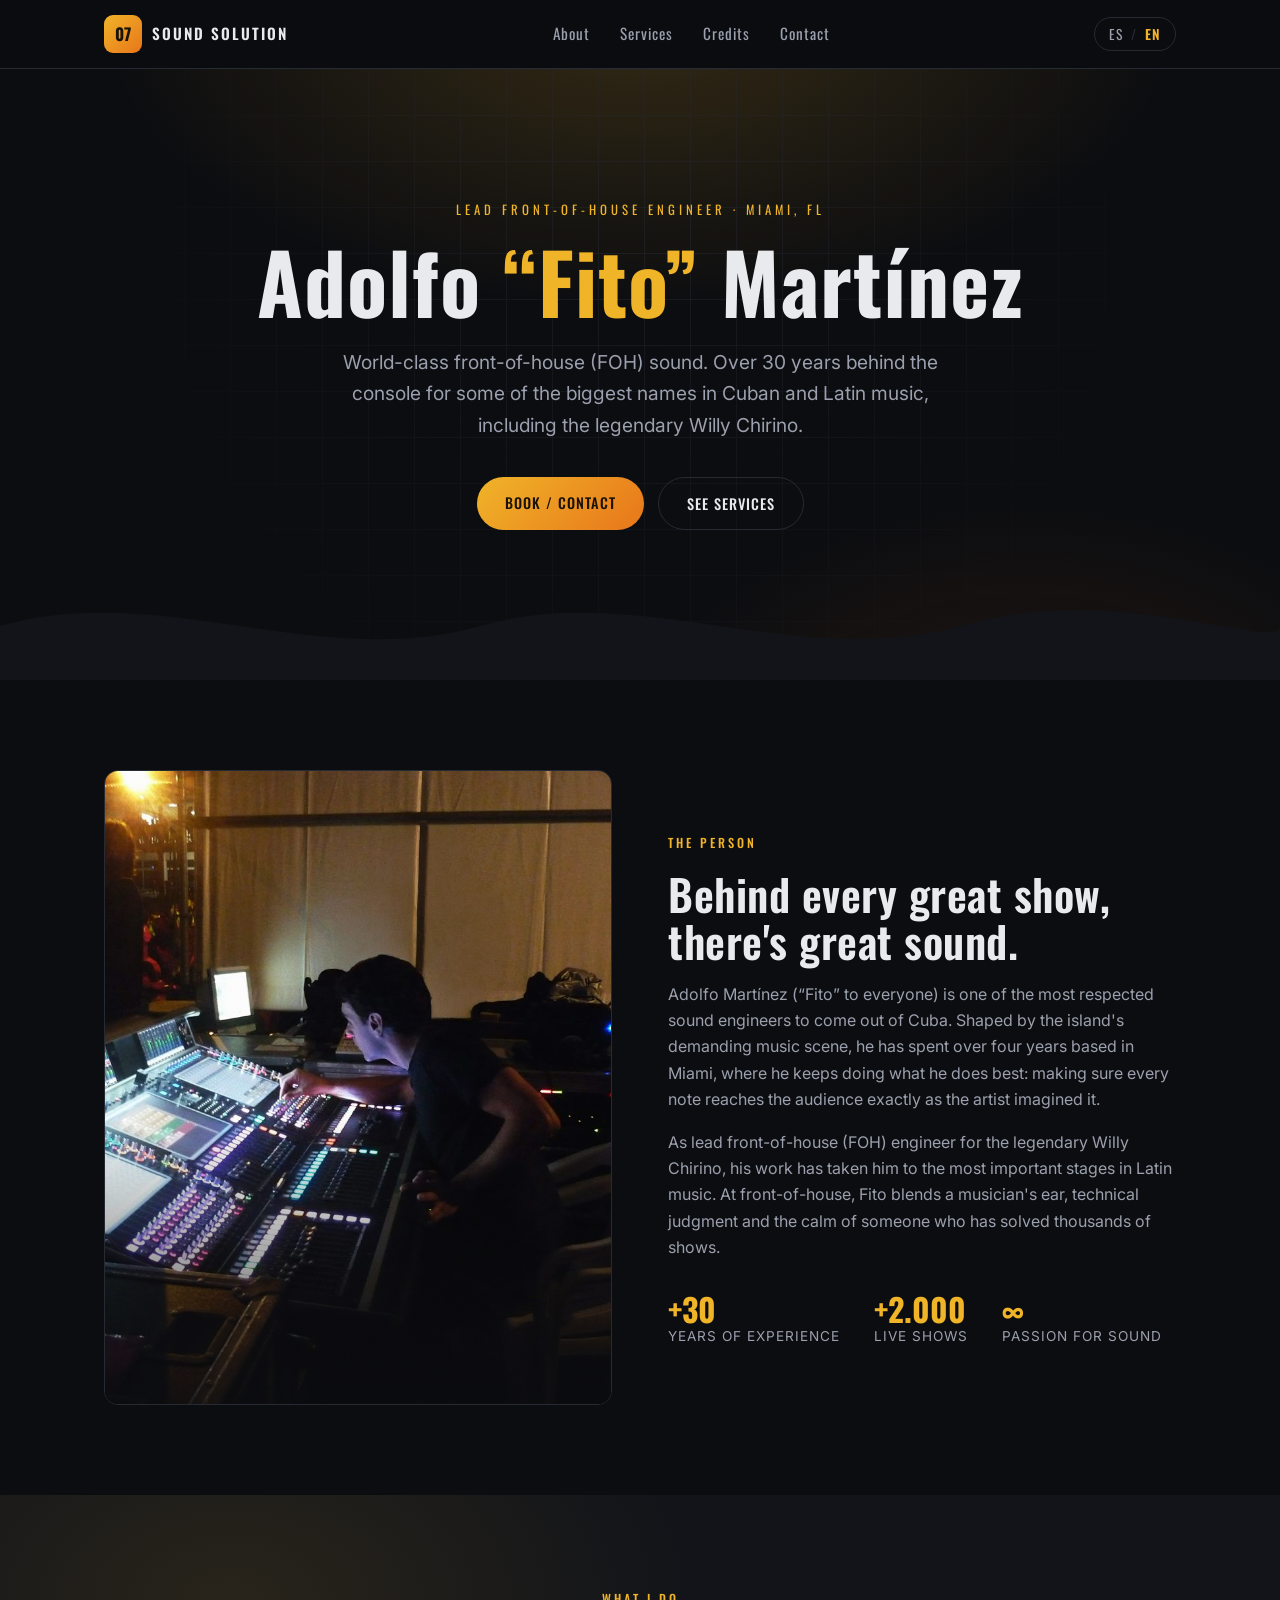
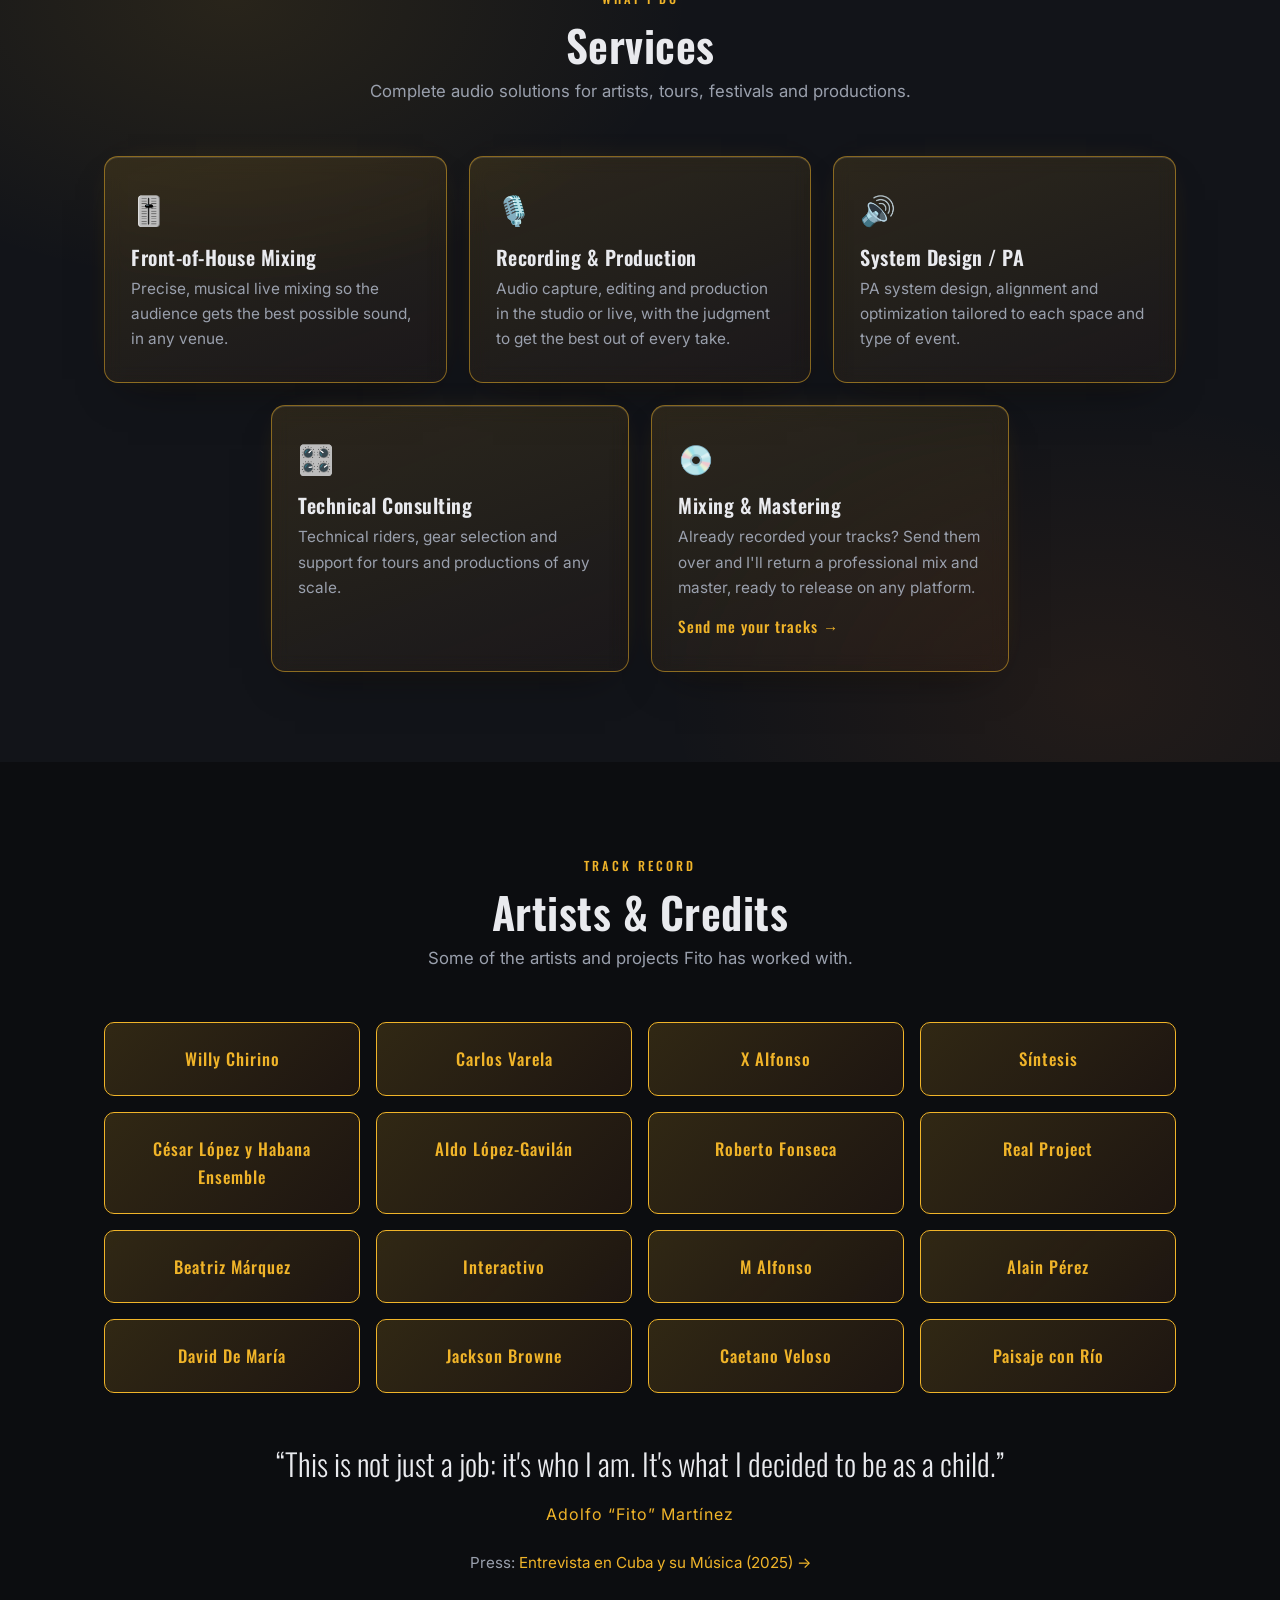
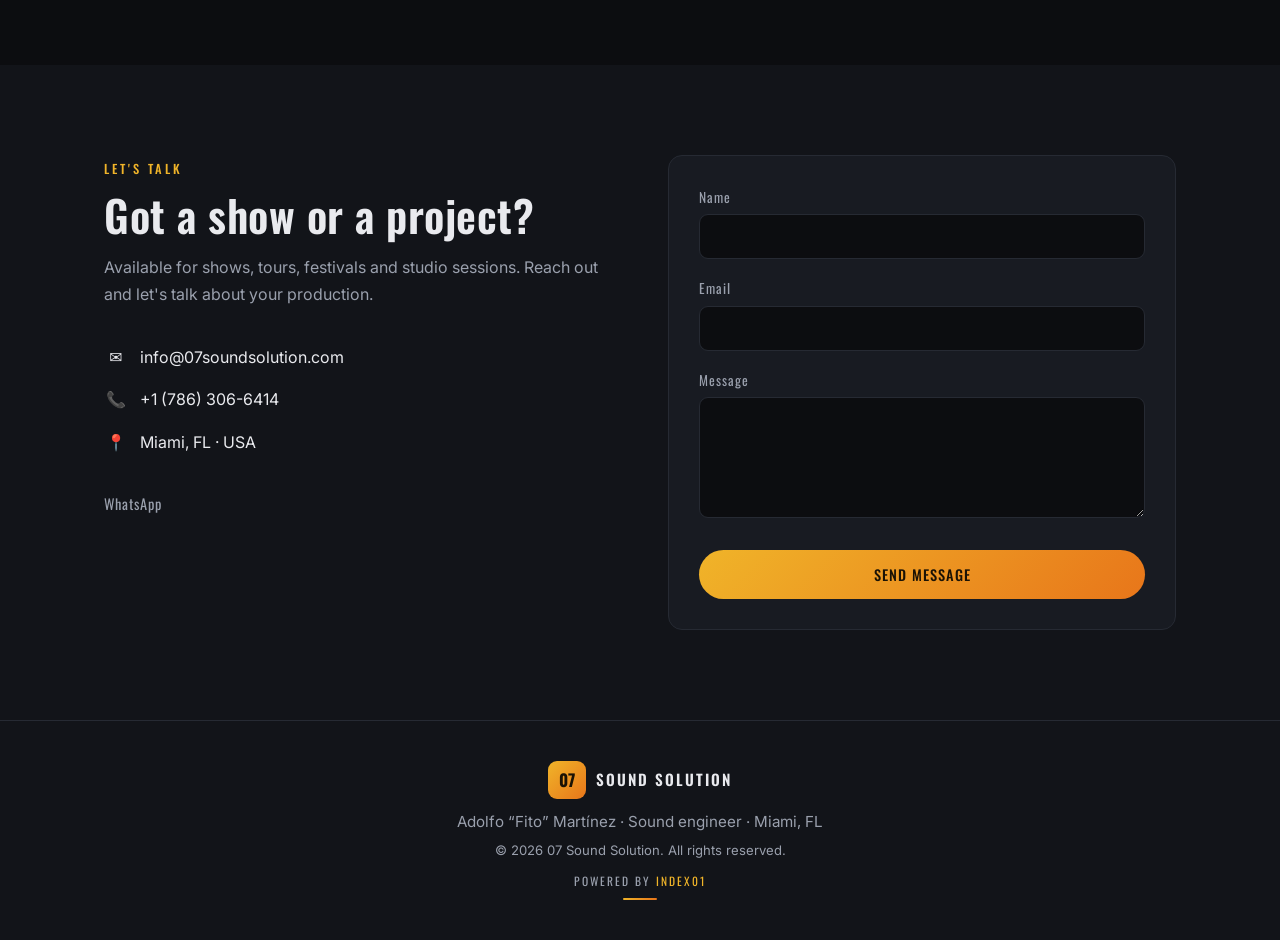
==== commit 8bfa80e6: "Creditos: cambia 'Duo Iris' por 'Paisaje con Rio' (el inicio de Fito) en la lista de artistas y en l" ====
--- a/index.html
+++ b/index.html
@@ -11,7 +11,12 @@
 <meta property="og:title" content="07 Sound Solution - Adolfo 'Fito' Martínez" />
 <meta property="og:description" content="Ingeniero de sonido de sala (FOH) con base en Miami. Lead front-of-house engineer based in Miami." />
 <meta property="og:url" content="https://07soundsolution.com" />
-<meta property="og:image" content="assets/img/og-image.jpg" />
+<meta property="og:image" content="https://07soundsolution.com/assets/img/og-image.jpg?v=3" />
+<meta property="og:image:secure_url" content="https://07soundsolution.com/assets/img/og-image.jpg?v=3" />
+<meta property="og:image:type" content="image/jpeg" />
+<meta property="og:image:width" content="1200" />
+<meta property="og:image:height" content="630" />
+<meta property="og:image:alt" content="07 Sound Solution" />
 
 <link rel="preconnect" href="https://fonts.googleapis.com" />
 <link rel="preconnect" href="https://fonts.gstatic.com" crossorigin />
@@ -36,7 +41,7 @@
 <meta name="twitter:card" content="summary_large_image" />
 <meta name="twitter:title" content="07 Sound Solution - Adolfo 'Fito' Martinez | Ingeniero de sonido (FOH) Miami" />
 <meta name="twitter:description" content="Ingeniero de sonido de sala (FOH) con base en Miami. Ingeniero principal de Willy Chirino. +30 anios, +2000 shows. Mezcla y mastering profesional." />
-<meta name="twitter:image" content="https://07soundsolution.com/assets/img/og-image.jpg" />
+<meta name="twitter:image" content="https://07soundsolution.com/assets/img/og-image.jpg?v=3" />
 <link rel="alternate" type="text/plain" href="https://07soundsolution.com/llms.txt" title="llms.txt" />
 <link rel="author" href="/humans.txt" />
 
@@ -280,7 +285,7 @@
       <li class="credit">David De María</li>
       <li class="credit">Jackson Browne</li>
       <li class="credit">Caetano Veloso</li>
-      <li class="credit">Dúo Iris</li>
+      <li class="credit">Paisaje con Río</li>
     </ul>
     <blockquote class="pull-quote">
       <p data-es="“Esto no es solo un trabajo: es lo que soy. Es lo que decidí ser desde niño.”"
--- a/styles.css
+++ b/styles.css
@@ -52,11 +52,12 @@
 .header-inner{display:flex;align-items:center;justify-content:space-between;height:68px}
 .brand{display:flex;align-items:center;gap:10px;font-family:'Oswald',sans-serif}
 .brand-mark{
+  font-family:'Oswald',sans-serif;
   background:linear-gradient(135deg,var(--accent),var(--accent-2));
   color:#1a1205;font-weight:700;font-size:1.05rem;
   width:38px;height:38px;display:grid;place-items:center;border-radius:9px;letter-spacing:0;
 }
-.brand-text{font-weight:600;letter-spacing:2px;font-size:.95rem;color:var(--text)}
+.brand-text{font-family:'Oswald',sans-serif;font-weight:600;letter-spacing:2px;font-size:.95rem;color:var(--text)}
 
 .main-nav{display:flex;gap:30px}
 .main-nav a{
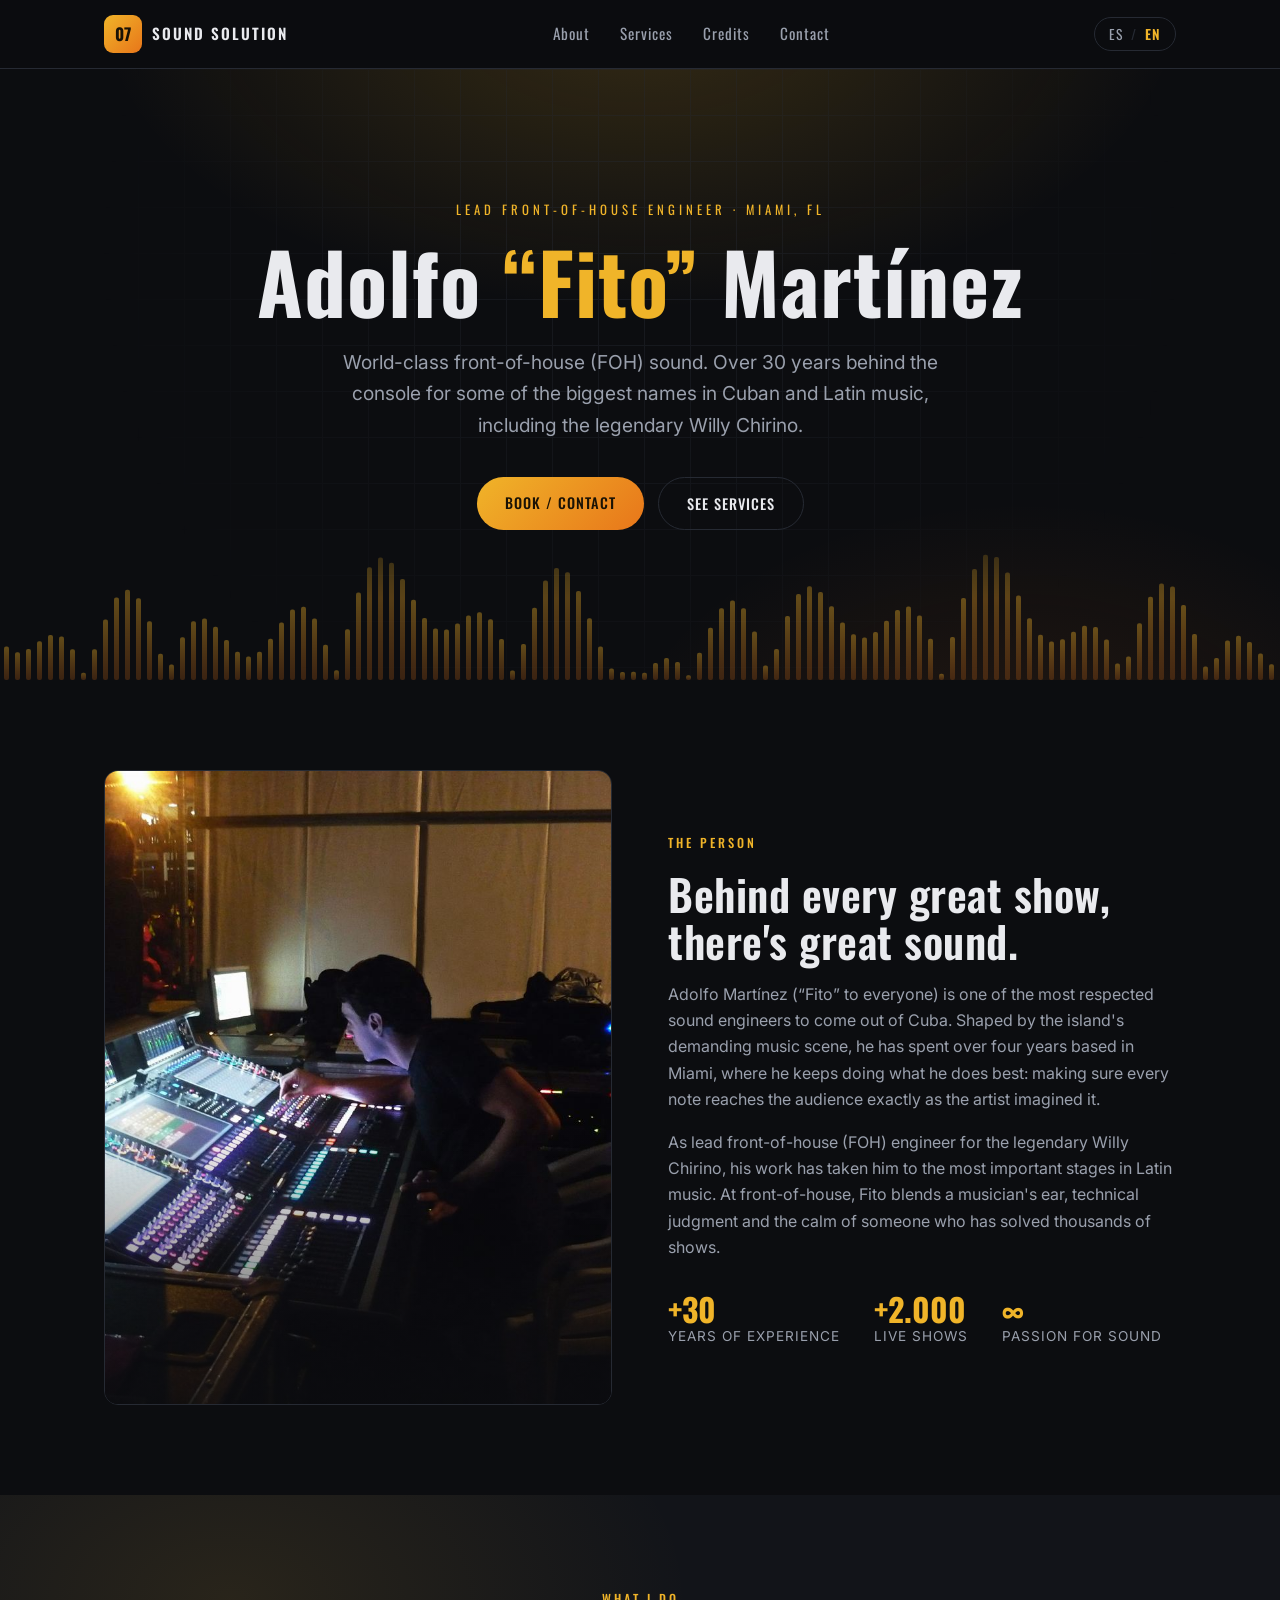
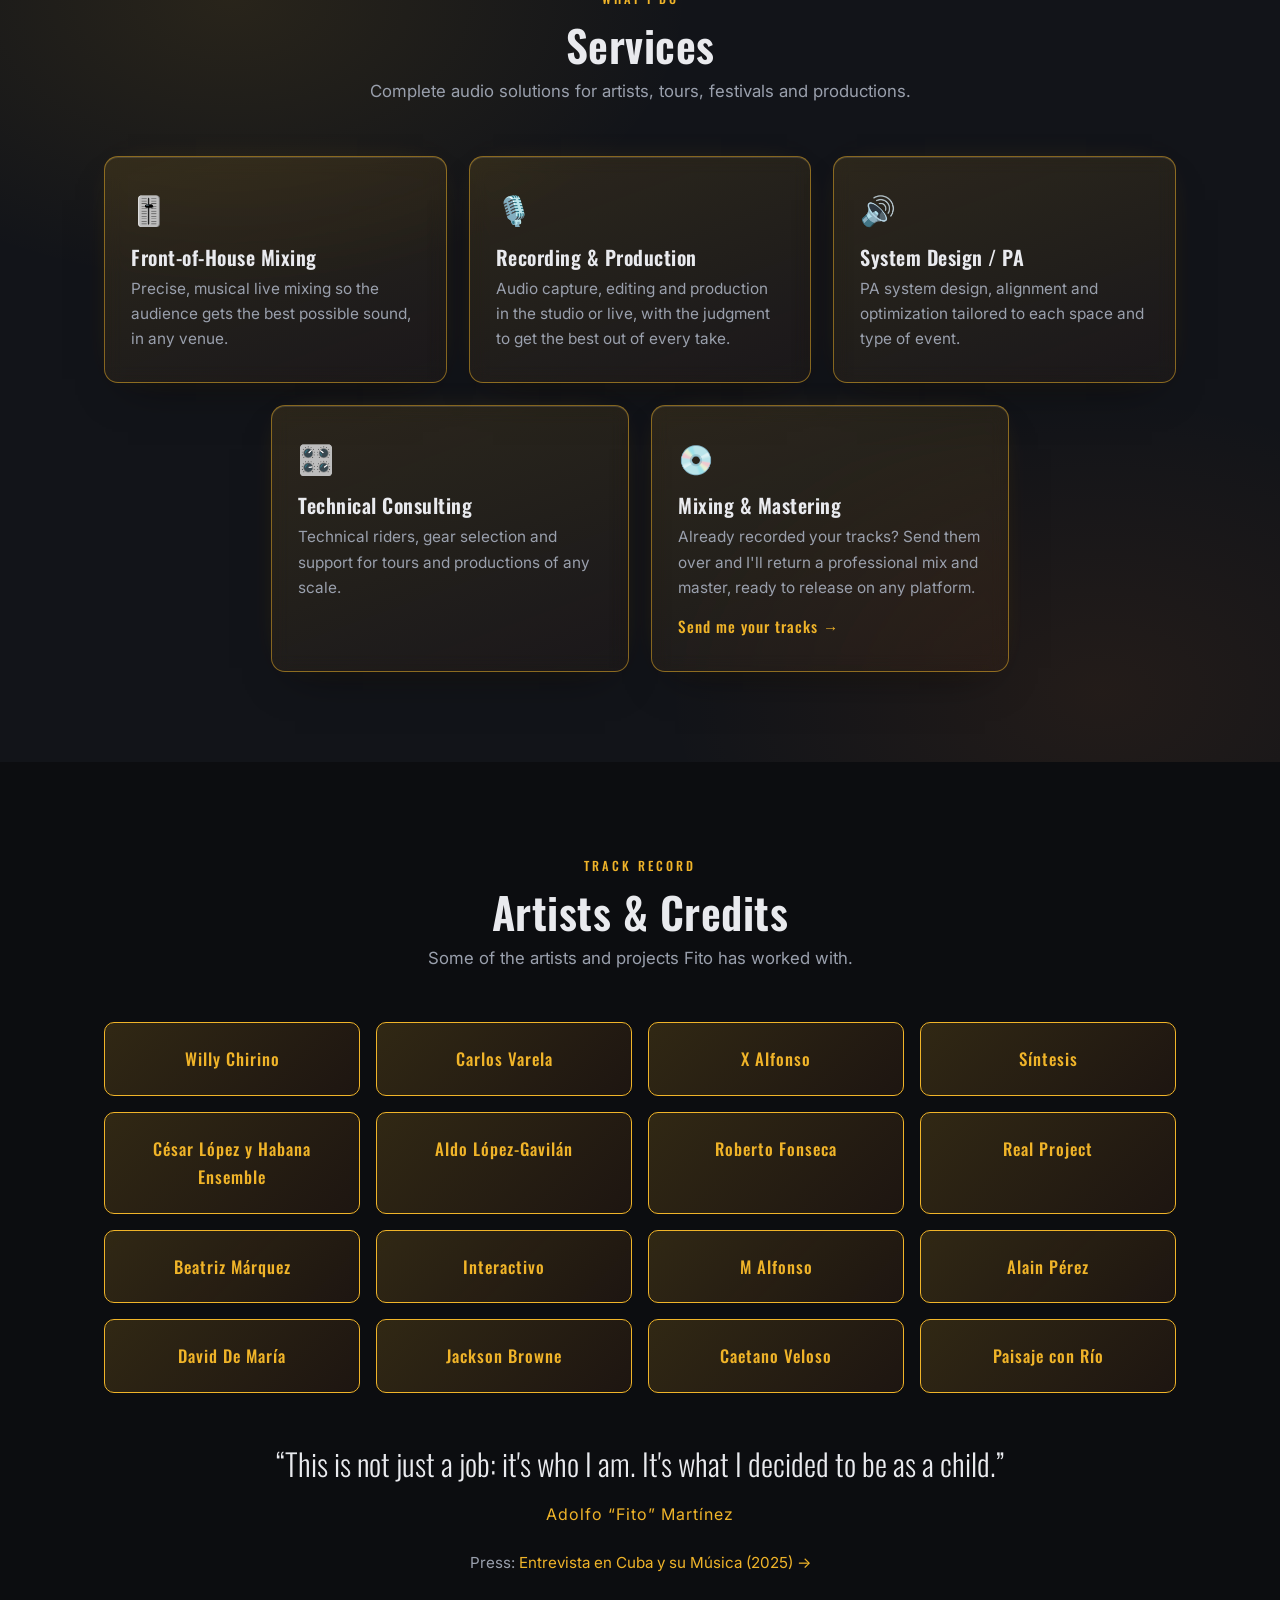
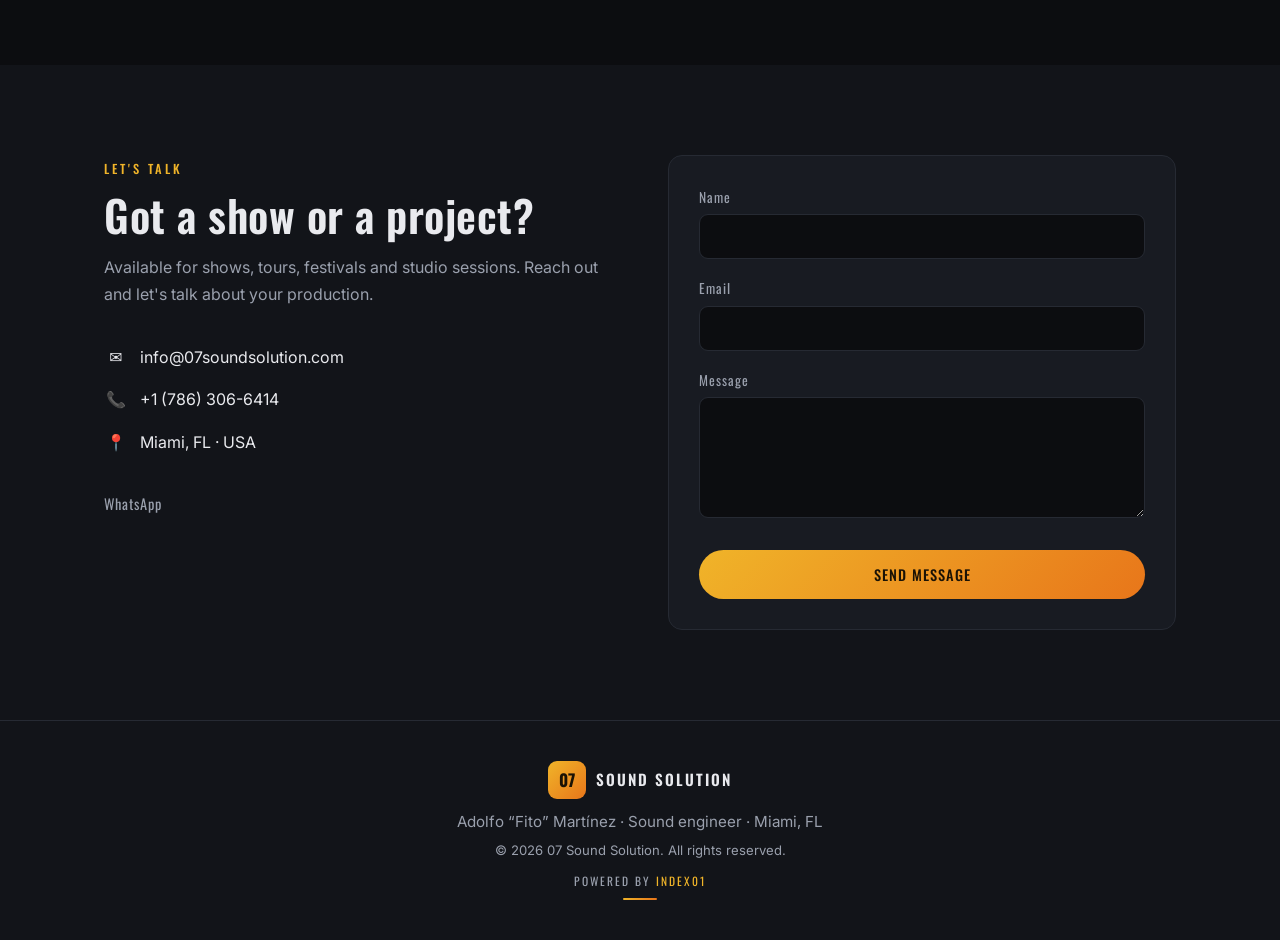
==== commit cff9a62c: "Hero: onda de audio animada (barras Canvas 2D) decorativa y semitransparente en lugar del SVG estati" ====
--- a/index.html
+++ b/index.html
@@ -151,11 +151,7 @@
 
 <section class="hero">
   <div class="hero-bg" aria-hidden="true"></div>
-  <div class="hero-wave" aria-hidden="true">
-    <svg viewBox="0 0 1200 120" preserveAspectRatio="none">
-      <path d="M0,60 C150,10 300,110 450,60 C600,10 750,110 900,60 C1050,10 1200,90 1200,60 L1200,120 L0,120 Z"></path>
-    </svg>
-  </div>
+  <canvas class="hero-wave" id="heroWave" aria-hidden="true"></canvas>
   <div class="container hero-inner">
     <p class="hero-kicker" data-es="Ingeniero de sonido principal (FOH) · Miami, FL" data-en="Lead front-of-house engineer · Miami, FL">Ingeniero de sonido principal (FOH) · Miami, FL</p>
     <h1 class="hero-title">
--- a/styles.css
+++ b/styles.css
@@ -109,9 +109,9 @@
 .hero-lead{color:var(--muted);font-size:clamp(1rem,2.2vw,1.2rem);max-width:640px;margin:1.5rem auto 0}
 .hero-cta{display:flex;gap:14px;justify-content:center;flex-wrap:wrap;margin-top:2.2rem}
 
-.hero-wave{position:absolute;left:0;right:0;bottom:-1px;z-index:1;line-height:0}
-.hero-wave svg{width:100%;height:110px}
-.hero-wave path{fill:var(--bg-alt)}
+.hero-wave{position:absolute;left:0;right:0;bottom:0;z-index:1;width:100%;height:170px;pointer-events:none;opacity:.42;
+  -webkit-mask-image:linear-gradient(to top,#000 0%,#000 48%,transparent 100%);
+          mask-image:linear-gradient(to top,#000 0%,#000 48%,transparent 100%)}
 
 /* Buttons */
 .btn{
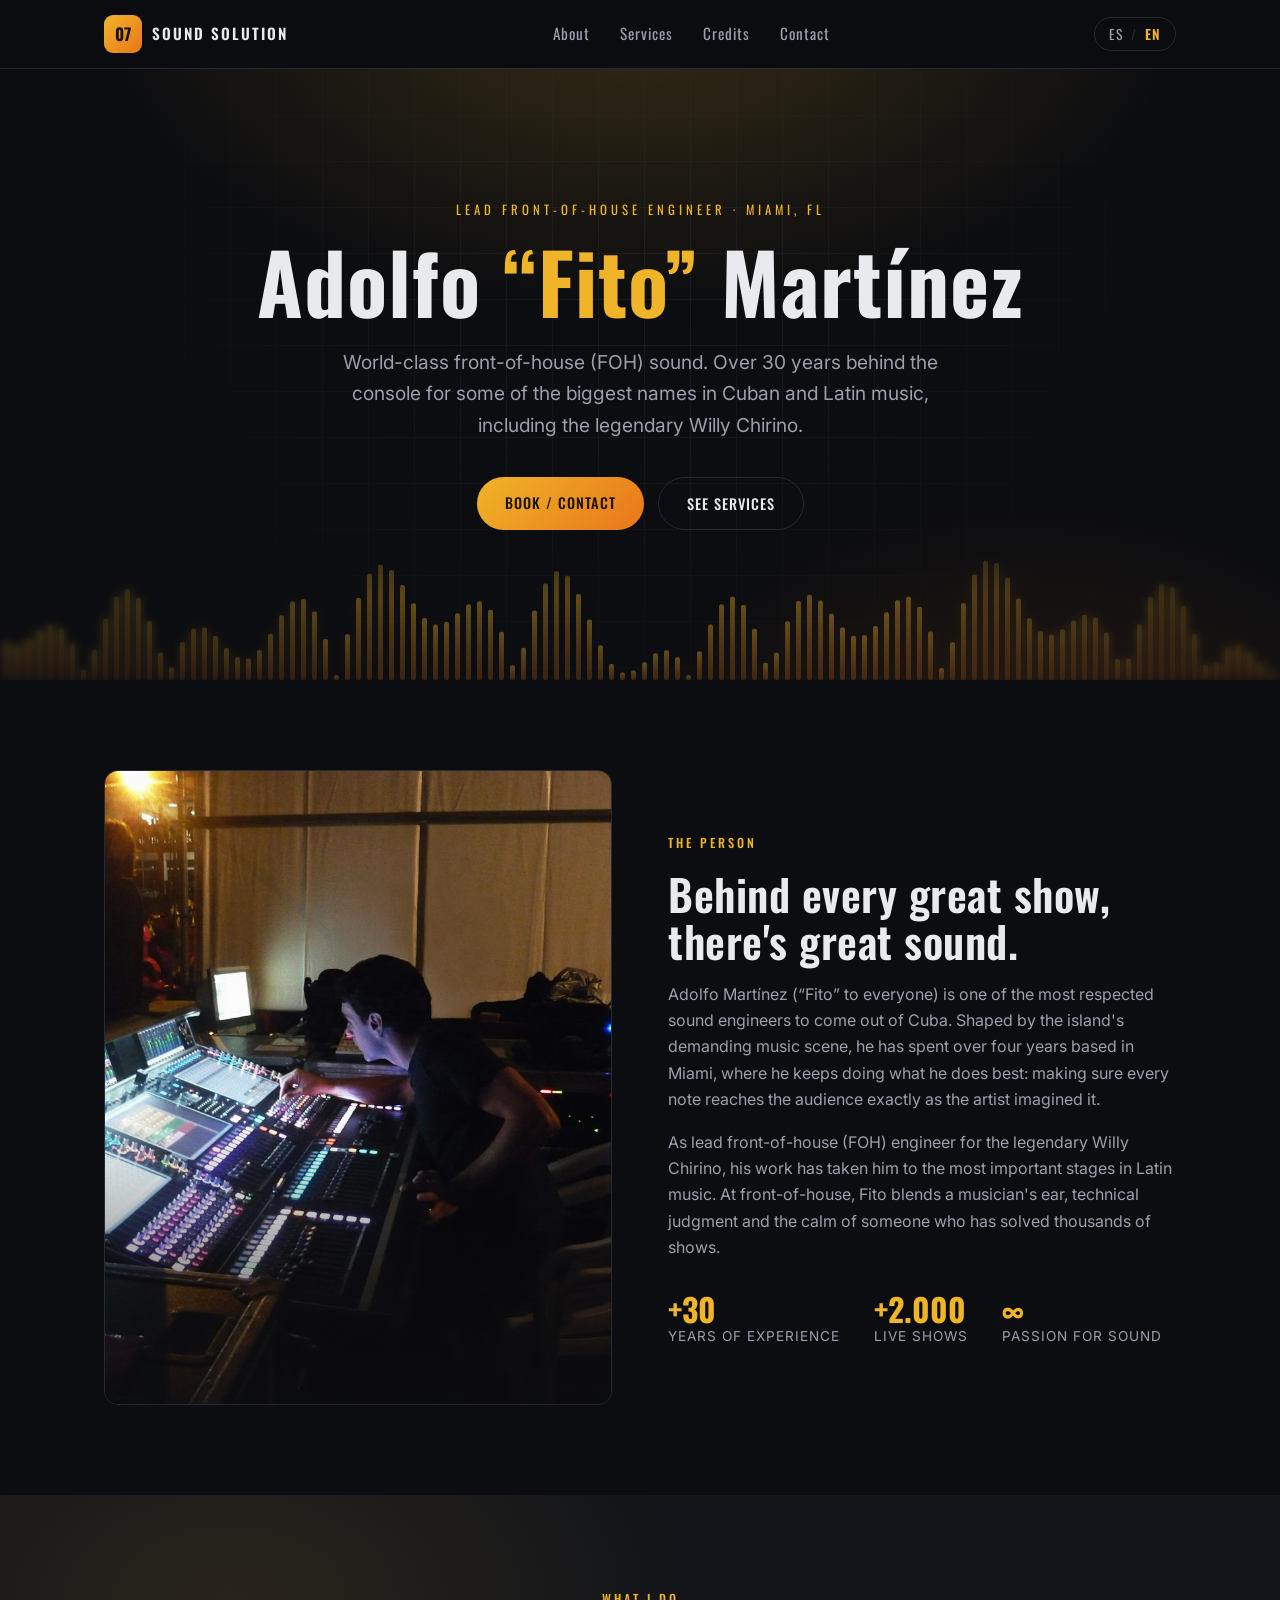
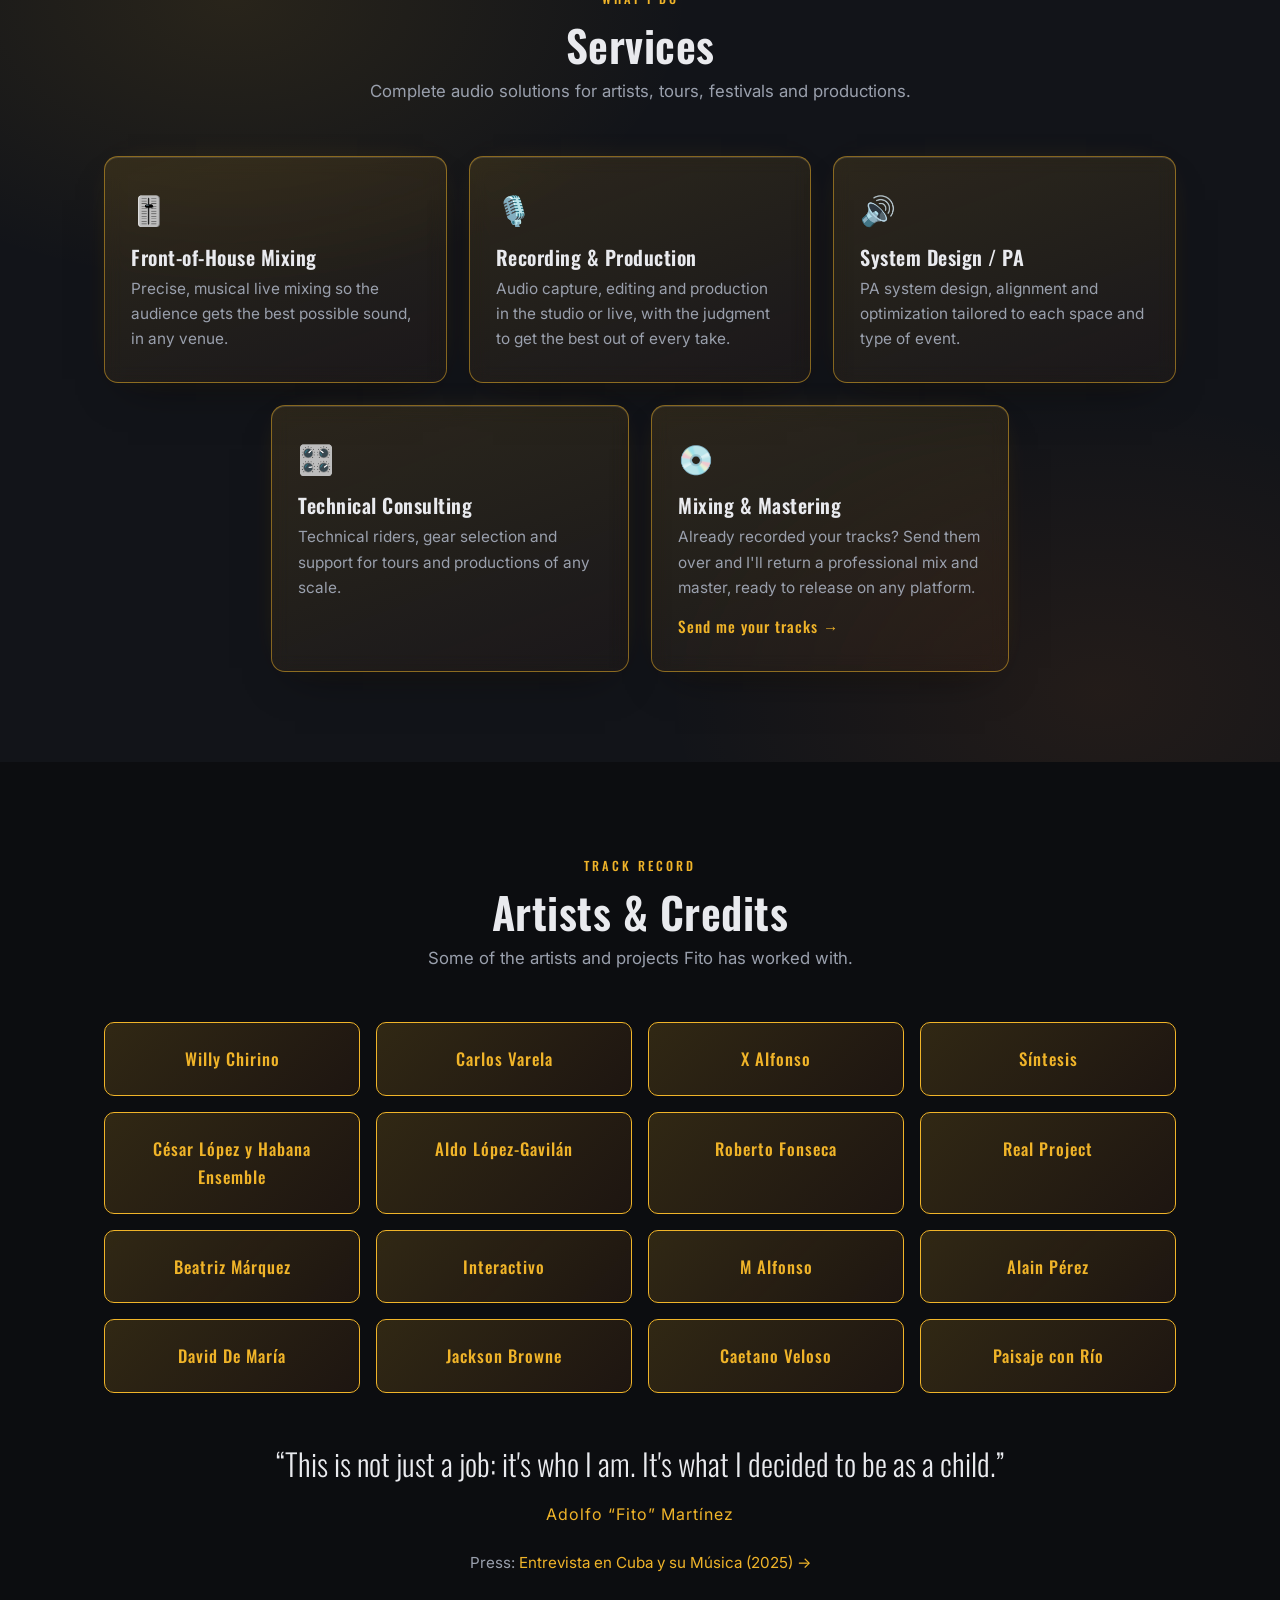
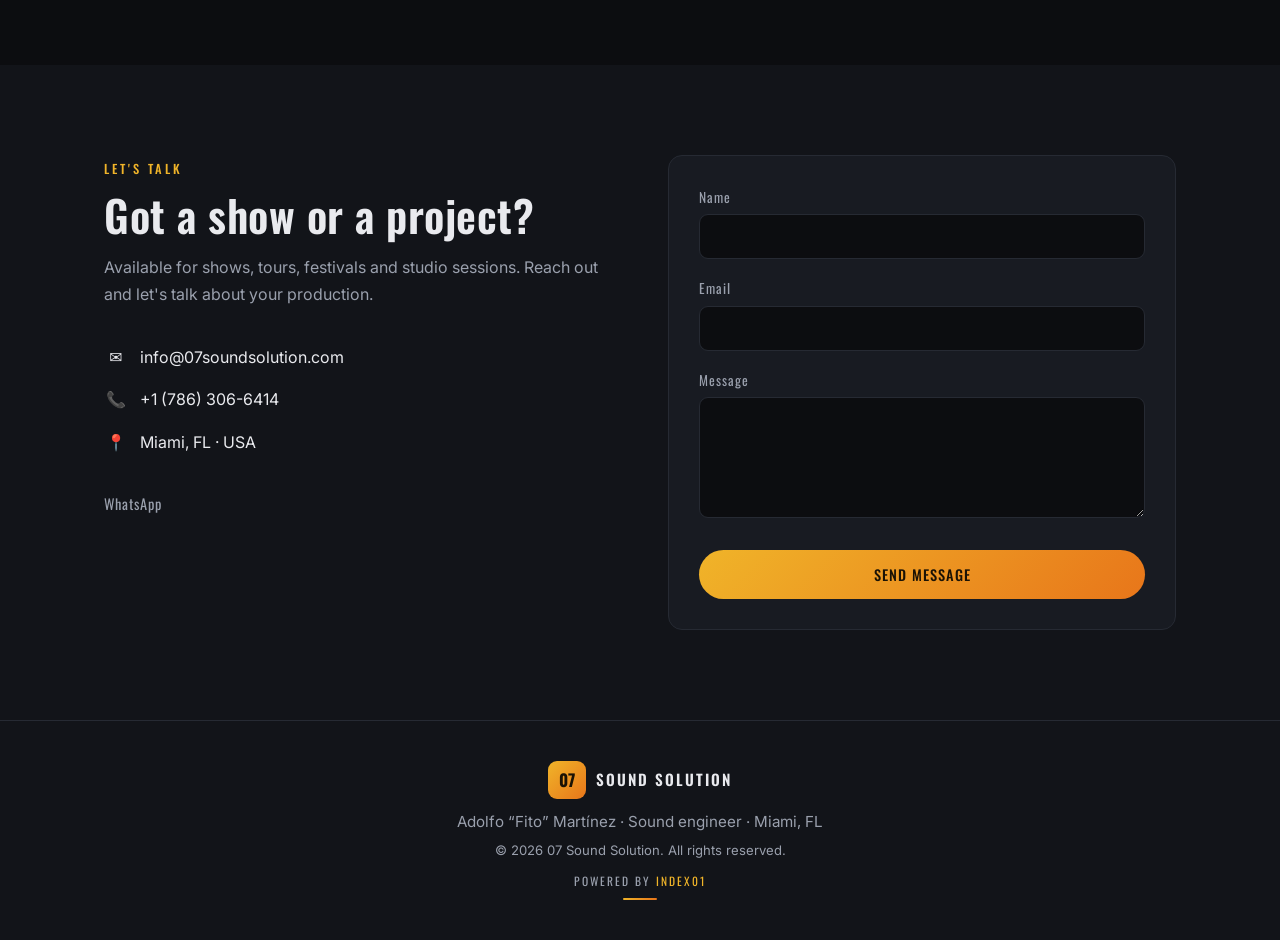
==== commit c5555748: "Hero wave: enfoque nitido bajo el CTA y desenfoque progresivo hacia los bordes (dos capas Canvas con" ====
--- a/index.html
+++ b/index.html
@@ -151,7 +151,10 @@
 
 <section class="hero">
   <div class="hero-bg" aria-hidden="true"></div>
-  <canvas class="hero-wave" id="heroWave" aria-hidden="true"></canvas>
+  <div class="hero-wave" aria-hidden="true">
+    <canvas class="hw-layer hw-sharp" id="heroWave"></canvas>
+    <canvas class="hw-layer hw-blur" id="heroWaveBlur"></canvas>
+  </div>
   <div class="container hero-inner">
     <p class="hero-kicker" data-es="Ingeniero de sonido principal (FOH) · Miami, FL" data-en="Lead front-of-house engineer · Miami, FL">Ingeniero de sonido principal (FOH) · Miami, FL</p>
     <h1 class="hero-title">
--- a/styles.css
+++ b/styles.css
@@ -112,6 +112,12 @@
 .hero-wave{position:absolute;left:0;right:0;bottom:0;z-index:1;width:100%;height:170px;pointer-events:none;opacity:.42;
   -webkit-mask-image:linear-gradient(to top,#000 0%,#000 48%,transparent 100%);
           mask-image:linear-gradient(to top,#000 0%,#000 48%,transparent 100%)}
+.hw-layer{position:absolute;inset:0;width:100%;height:100%}
+.hw-sharp{-webkit-mask-image:linear-gradient(to right,transparent 0%,#000 30%,#000 70%,transparent 100%);
+          mask-image:linear-gradient(to right,transparent 0%,#000 30%,#000 70%,transparent 100%)}
+.hw-blur{filter:blur(5px);
+  -webkit-mask-image:linear-gradient(to right,#000 0%,transparent 33%,transparent 67%,#000 100%);
+          mask-image:linear-gradient(to right,#000 0%,transparent 33%,transparent 67%,#000 100%)}
 
 /* Buttons */
 .btn{
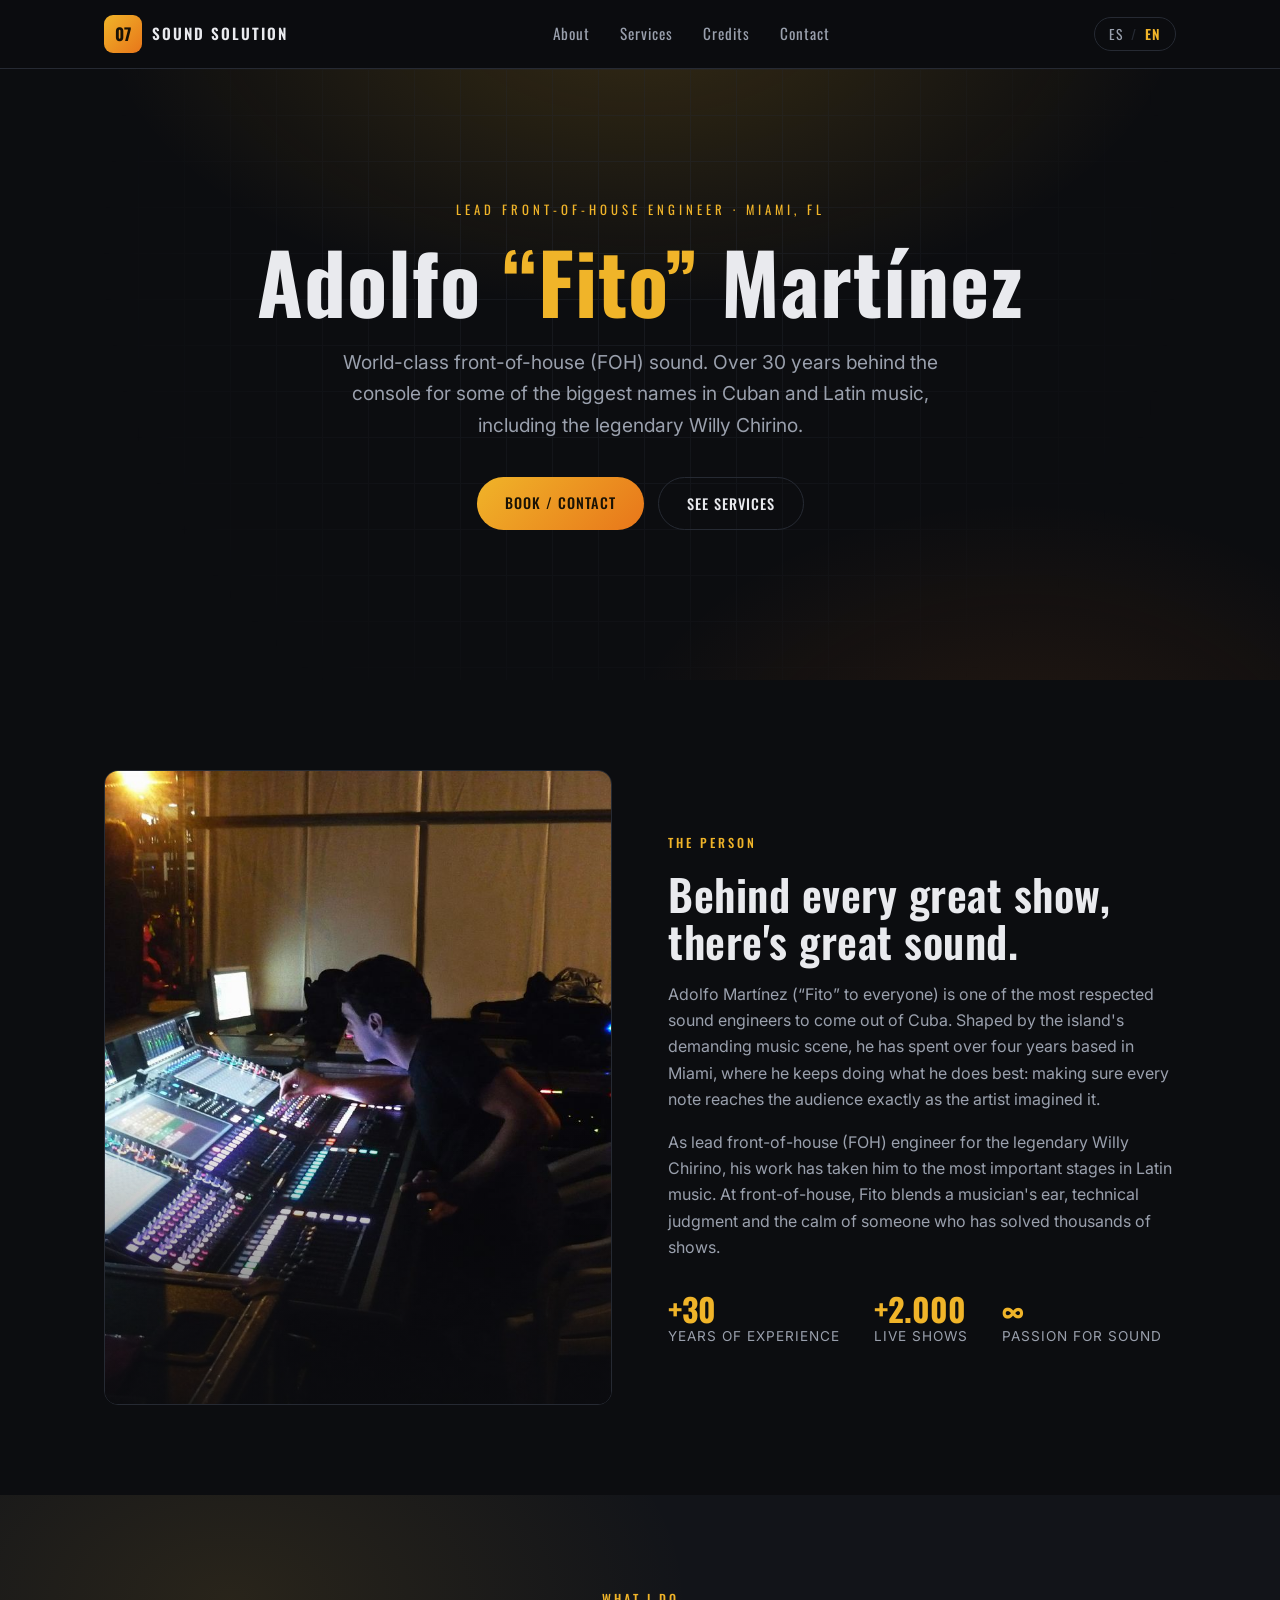
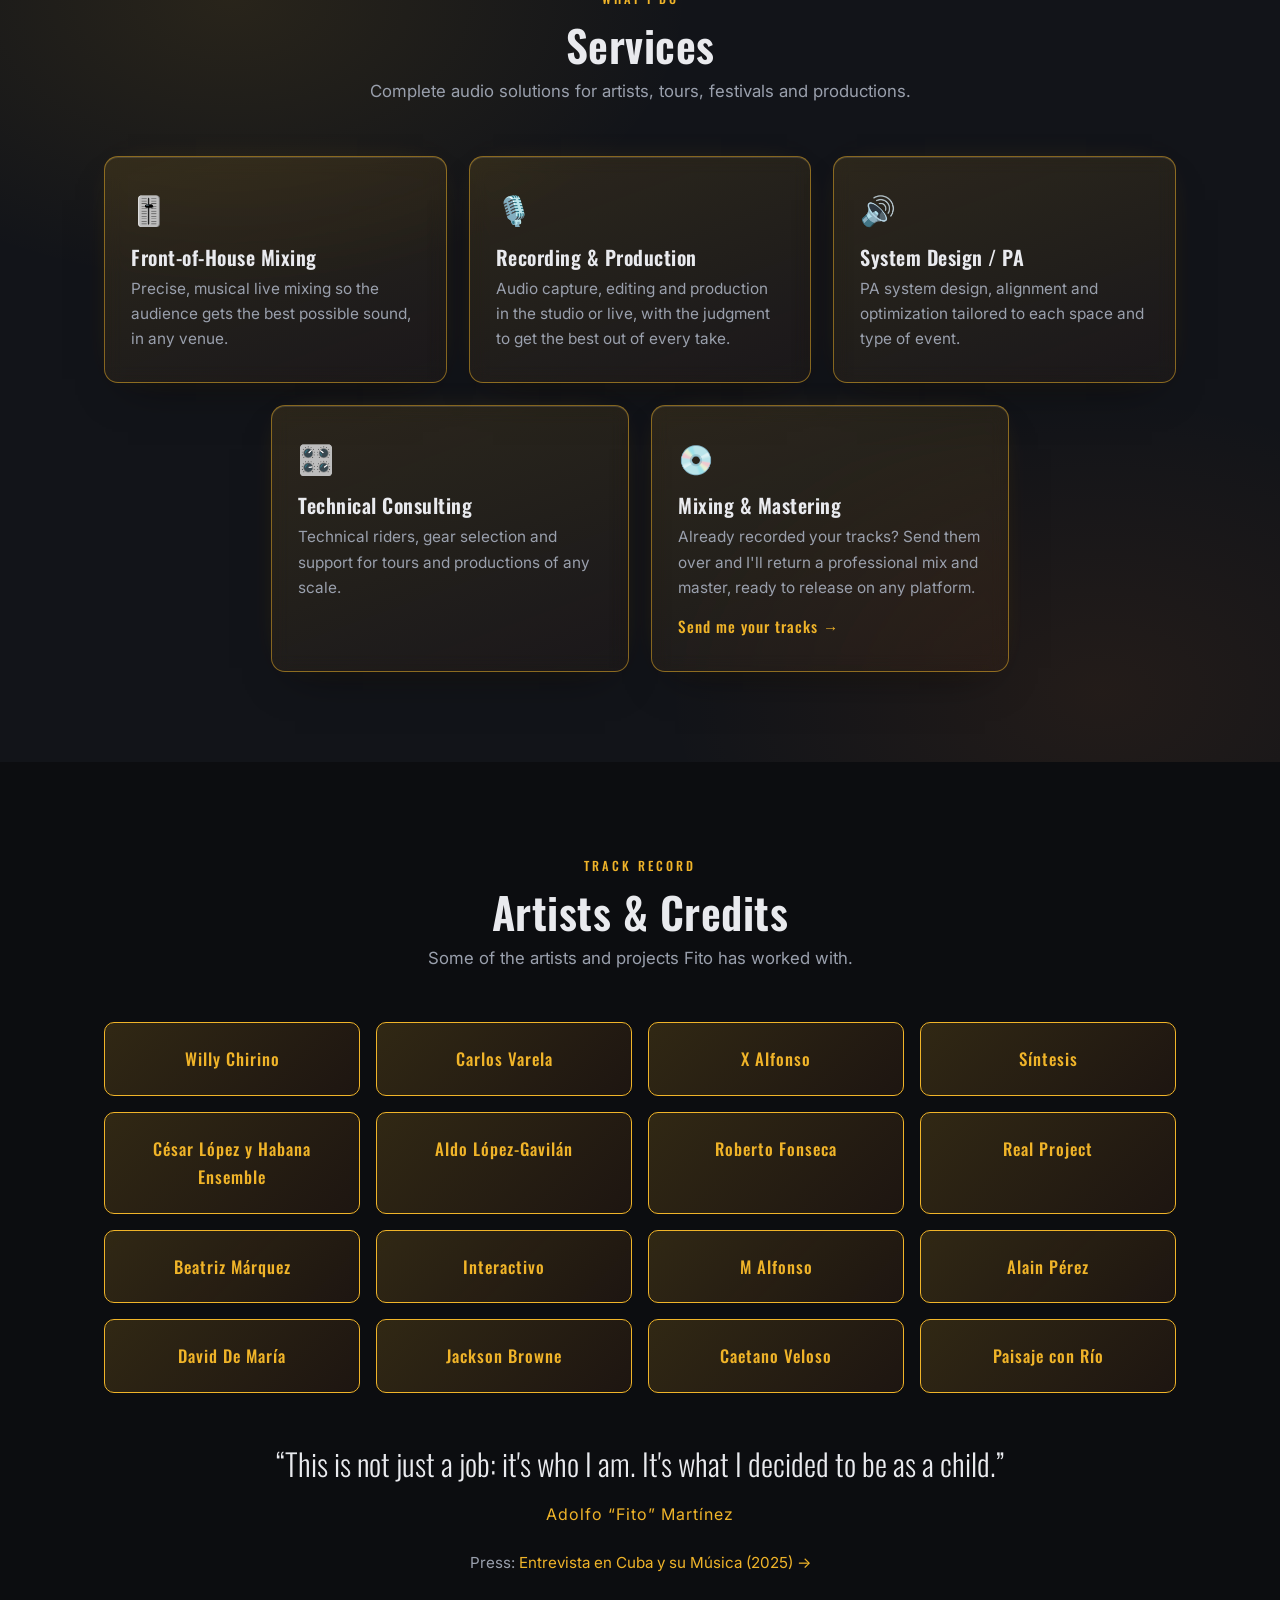
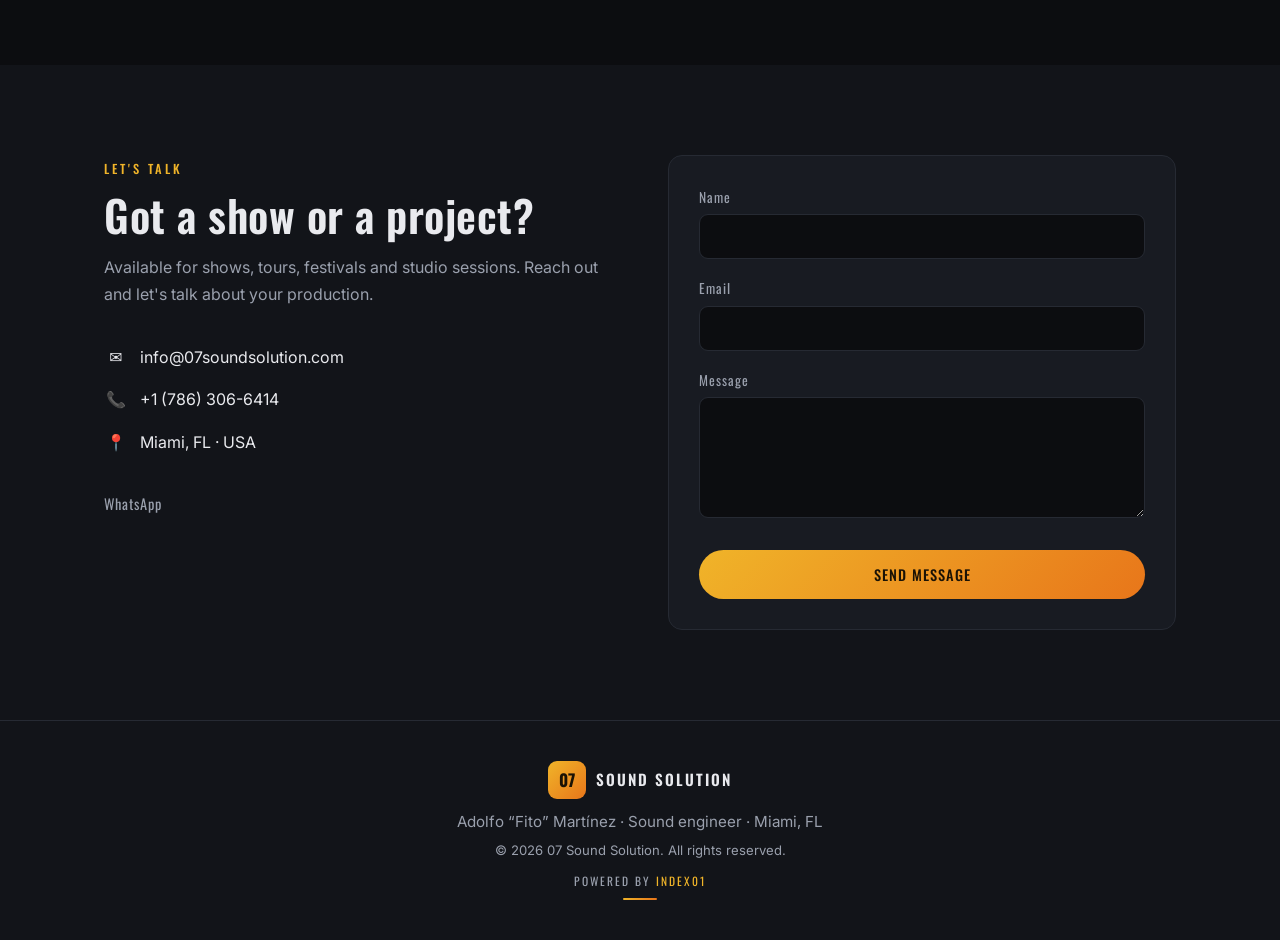
==== commit 0da4242a: "Update index.html" ====
--- a/index.html
+++ b/index.html
@@ -183,7 +183,7 @@
     <div class="about-text">
       <span class="eyebrow" data-es="La persona" data-en="The person">La persona</span>
       <h2 data-es="Detrás de cada gran show, hay un gran sonido." data-en="Behind every great show, there's great sound.">Detrás de cada gran show, hay un gran sonido.</h2>
-      <p data-es="Adolfo Martínez (“Fito” para todos) es uno de los ingenieros de sonido más respetados surgidos de Cuba. Formado en la exigente escena musical de la isla, lleva más de 4 años radicado en Miami, donde sigue haciendo lo que mejor sabe: que cada nota llegue al público exactamente como el artista la imaginó."
+      <p data-es="Adolfo Martínez (“Fito” para todos) es uno de los ingenieros de sonido más respetados de Cuba. Formado en la exigente escena musical de la isla, lleva más de 4 años radicado en Miami, donde sigue haciendo lo que mejor sabe: que cada nota llegue al público exactamente como el artista la imaginó."
          data-en="Adolfo Martínez (“Fito” to everyone) is one of the most respected sound engineers to come out of Cuba. Shaped by the island's demanding music scene, he has spent over four years based in Miami, where he keeps doing what he does best: making sure every note reaches the audience exactly as the artist imagined it.">
         Adolfo Martínez (“Fito” para todos) es uno de los ingenieros de sonido más respetados surgidos de Cuba. Formado en la exigente escena musical de la isla, lleva más de 4 años radicado en Miami, donde sigue haciendo lo que mejor sabe: que cada nota llegue al público exactamente como el artista la imaginó.
       </p>
--- a/styles.css
+++ b/styles.css
@@ -110,14 +110,16 @@
 .hero-cta{display:flex;gap:14px;justify-content:center;flex-wrap:wrap;margin-top:2.2rem}
 
 .hero-wave{position:absolute;left:0;right:0;bottom:0;z-index:1;width:100%;height:170px;pointer-events:none;opacity:.42;
-  -webkit-mask-image:linear-gradient(to top,#000 0%,#000 48%,transparent 100%);
-          mask-image:linear-gradient(to top,#000 0%,#000 48%,transparent 100%)}
+  -webkit-mask-image:linear-gradient(to top,#000 0%,#000 48%,transparent 100%),linear-gradient(to right,transparent 0%,#000 22%,#000 78%,transparent 100%);
+  -webkit-mask-composite:source-in;
+  mask-image:linear-gradient(to top,#000 0%,#000 48%,transparent 100%),linear-gradient(to right,transparent 0%,#000 22%,#000 78%,transparent 100%);
+  mask-composite:intersect}
 .hw-layer{position:absolute;inset:0;width:100%;height:100%}
-.hw-sharp{-webkit-mask-image:linear-gradient(to right,transparent 0%,#000 30%,#000 70%,transparent 100%);
-          mask-image:linear-gradient(to right,transparent 0%,#000 30%,#000 70%,transparent 100%)}
-.hw-blur{filter:blur(5px);
-  -webkit-mask-image:linear-gradient(to right,#000 0%,transparent 33%,transparent 67%,#000 100%);
-          mask-image:linear-gradient(to right,#000 0%,transparent 33%,transparent 67%,#000 100%)}
+.hw-sharp{-webkit-mask-image:linear-gradient(to right,rgba(0,0,0,0) 0%,rgba(0,0,0,1) 27%,rgba(0,0,0,1) 50%,rgba(0,0,0,0) 100%);
+          mask-image:linear-gradient(to right,rgba(0,0,0,0) 0%,rgba(0,0,0,1) 27%,rgba(0,0,0,1) 50%,rgba(0,0,0,0) 100%)}
+.hw-blur{filter:blur(8px);
+  -webkit-mask-image:linear-gradient(to right,rgba(0,0,0,1) 0%,rgba(0,0,0,0) 27%,rgba(0,0,0,0) 50%,rgba(0,0,0,1) 100%);
+          mask-image:linear-gradient(to right,rgba(0,0,0,1) 0%,rgba(0,0,0,0) 27%,rgba(0,0,0,0) 50%,rgba(0,0,0,1) 100%)}
 
 /* Buttons */
 .btn{
@@ -233,7 +235,20 @@
 .socials a{font-family:'Oswald',sans-serif;letter-spacing:1px;color:var(--muted);font-size:.9rem;transition:color .2s}
 .socials a:hover{color:var(--accent)}
 
-.contact-form{background:var(--panel);border:1px solid var(--line);border-radius:var(--radius);padding:30px}
+@property --torch{syntax:"<angle>";inherits:false;initial-value:0deg}
+.contact-form{background:var(--panel);border:1px solid var(--line);border-radius:var(--radius);padding:30px;position:relative}
+.contact-form::before{
+  content:"";position:absolute;inset:-2px;border-radius:calc(var(--radius) + 3px);z-index:-1;
+  background:conic-gradient(from var(--torch),
+    transparent 0deg 32deg,
+    rgba(240,180,41,.85) 70deg,
+    rgba(232,118,26,.80) 100deg,
+    transparent 140deg 360deg);
+  filter:blur(8px);opacity:.58;
+  animation:torchSpin 16s linear infinite;
+}
+@keyframes torchSpin{to{--torch:360deg}}
+@media (prefers-reduced-motion:reduce){.contact-form::before{animation:none;opacity:.4}}
 .field{margin-bottom:18px}
 .field label{display:block;font-family:'Oswald',sans-serif;letter-spacing:1px;font-size:.85rem;color:var(--muted);margin-bottom:6px}
 .field input,.field textarea{
